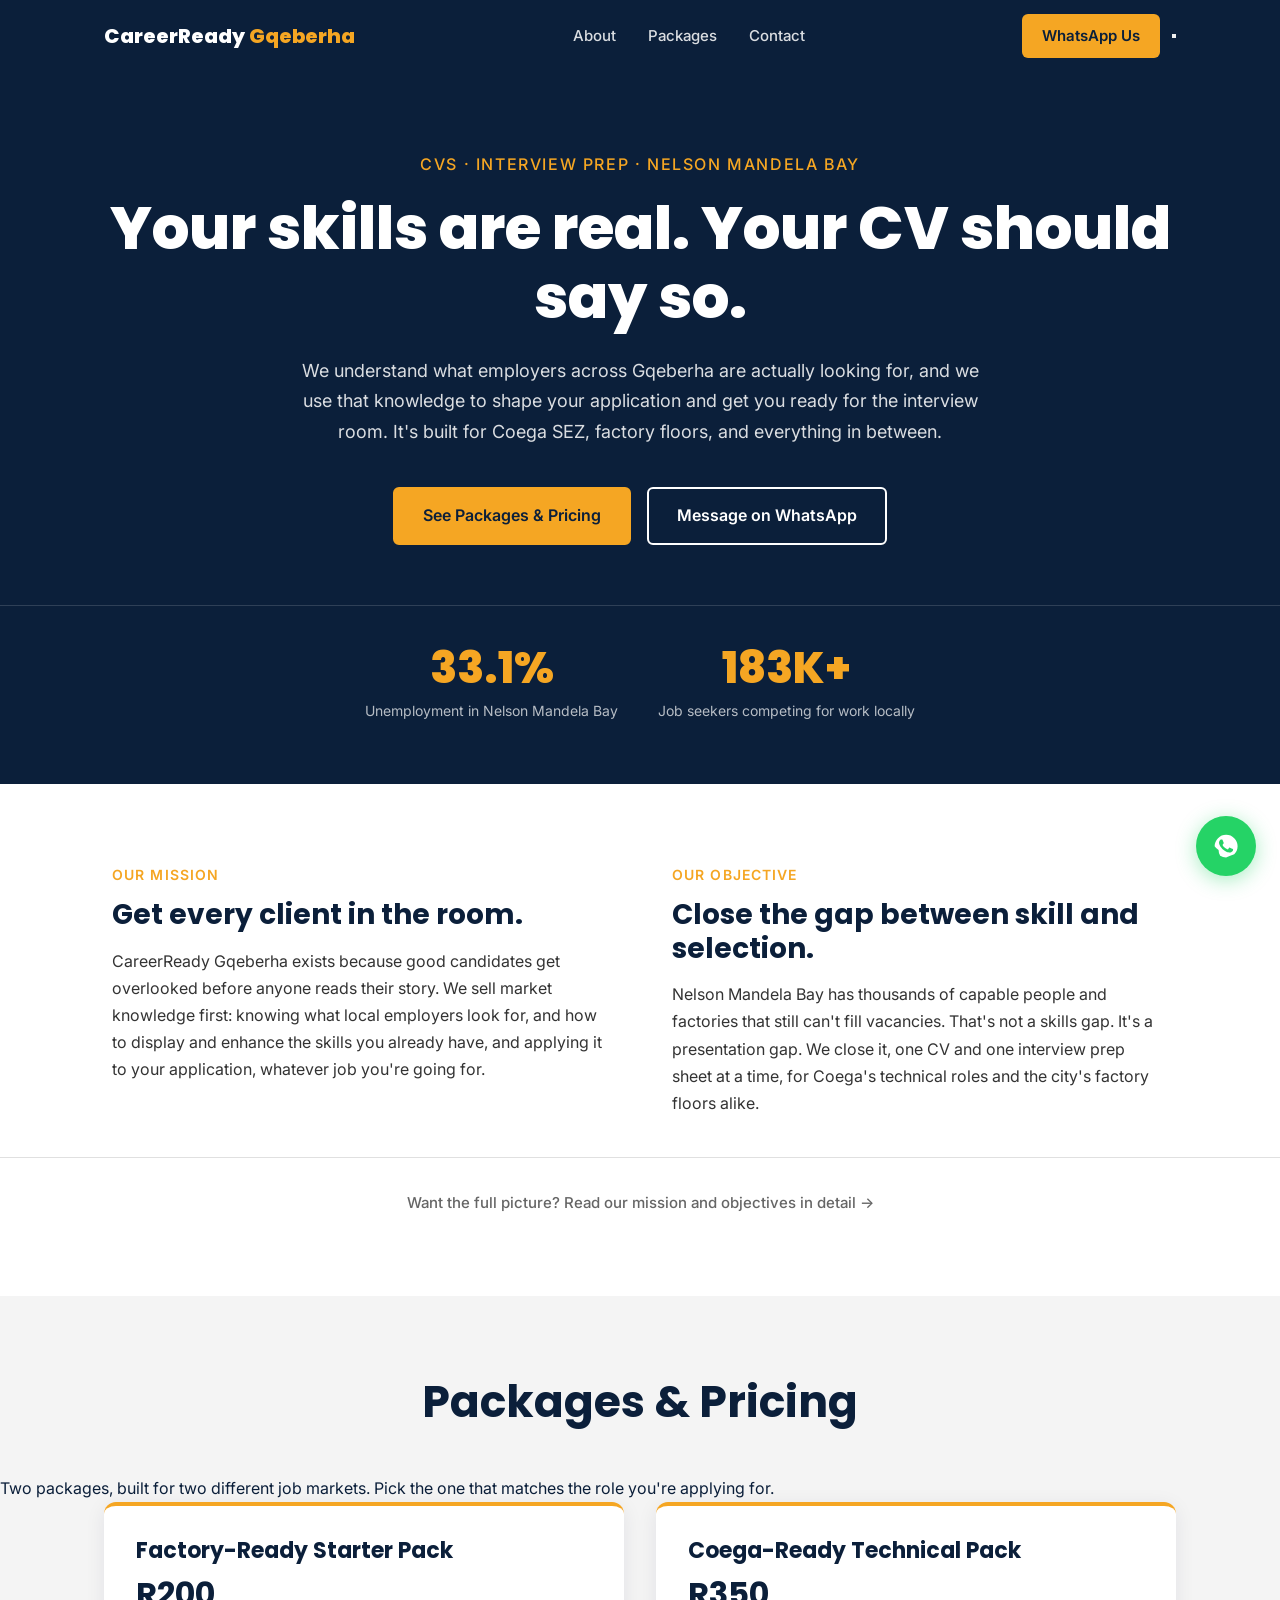
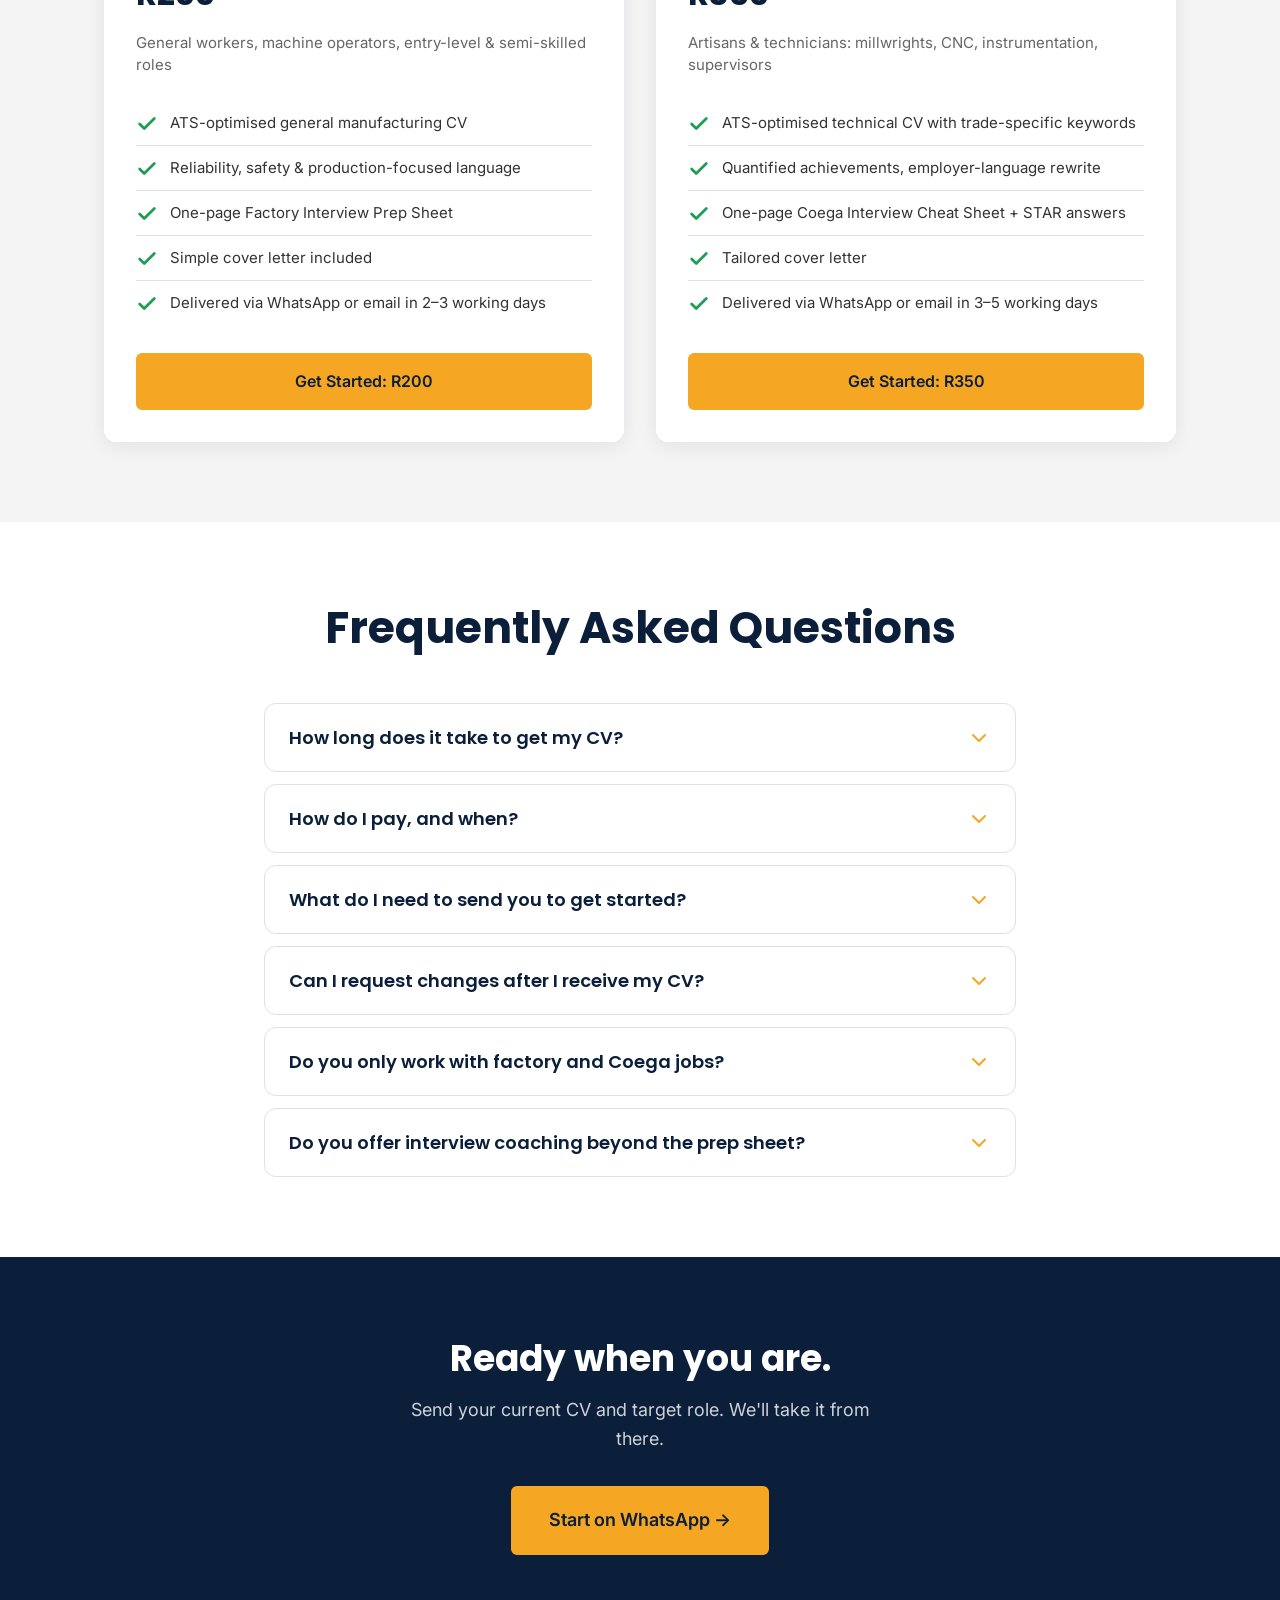
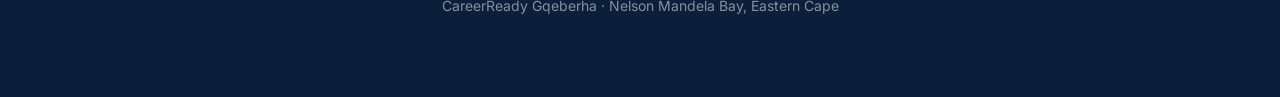
==== index.html @ b7703b19 "Rewrite hero paragraph to lead with market knowledge over CV writing; remove em dashes site-wide for" ====
<!DOCTYPE html>
<html lang="en">
<head>
  <meta charset="UTF-8">
  <meta name="viewport" content="width=device-width, initial-scale=1.0">
  <meta name="description" content="CareerReady Gqeberha: Professional CV writing and interview prep for job seekers in Nelson Mandela Bay, Eastern Cape.">
  <title>CareerReady Gqeberha | CV Writing & Interview Prep</title>
  <link rel="preconnect" href="https://fonts.googleapis.com">
  <link rel="preconnect" href="https://fonts.gstatic.com" crossorigin>
  <link href="https://fonts.googleapis.com/css2?family=Inter:wght@400;500;600&family=Poppins:wght@700;800&display=swap" rel="stylesheet">
  <link rel="stylesheet" href="css/style.css">
</head>
<body>
  <a href="#main" class="skip-link">Skip to main content</a>
  <div id="scrollProgress" class="scroll-progress" aria-hidden="true"></div>

  <nav class="nav" role="navigation" aria-label="Main navigation">
    <div class="nav__inner">
      <a href="#top" class="nav__logo" aria-label="CareerReady Gqeberha home">
        CareerReady <span class="nav__logo--accent">Gqeberha</span>
      </a>
      <ul class="nav__links" role="list">
        <li><a href="#about" class="nav__link">About</a></li>
        <li><a href="#packages" class="nav__link">Packages</a></li>
        <li><a href="#contact" class="nav__link">Contact</a></li>
      </ul>
      <div class="nav__actions">
        <a href="https://wa.me/27678409547" class="nav__cta" target="_blank" rel="noopener noreferrer" aria-label="Message us on WhatsApp">WhatsApp Us</a>
        <button id="hamburger" class="hamburger" aria-label="Open navigation menu" aria-expanded="false" aria-controls="mobileMenu" type="button">
          <span class="hamburger__line" aria-hidden="true"></span>
          <span class="hamburger__line" aria-hidden="true"></span>
          <span class="hamburger__line" aria-hidden="true"></span>
        </button>
      </div>
    </div>
  </nav>

  <div id="mobileMenuOverlay" class="mobile-menu-overlay" aria-hidden="true"></div>
  <aside id="mobileMenu" class="mobile-menu" role="navigation" aria-label="Mobile navigation">
    <a href="#about" class="mobile-menu__link">About</a>
    <a href="#packages" class="mobile-menu__link">Packages</a>
    <a href="#contact" class="mobile-menu__link">Contact</a>
    <a href="https://wa.me/27678409547" class="btn btn--primary mobile-menu__cta" target="_blank" rel="noopener noreferrer">WhatsApp Us</a>
  </aside>

  <header class="hero" id="top" role="banner">
    <div class="hero__content">
      <p class="hero__eyebrow">CVs · Interview Prep · Nelson Mandela Bay</p>
      <h1 class="hero__heading">Your skills are real. Your CV should say so.</h1>
      <p class="hero__subtext">We understand what employers across Gqeberha are actually looking for, and we use that knowledge to shape your application and get you ready for the interview room. It's built for Coega SEZ, factory floors, and everything in between.</p>
      <div class="hero__actions">
        <a href="#packages" class="btn btn--primary">See Packages & Pricing</a>
        <a href="https://wa.me/27678409547" class="btn btn--outline" target="_blank" rel="noopener noreferrer">Message on WhatsApp</a>
      </div>
    </div>
    <div class="hero__stats" role="list" aria-label="Local employment statistics">
      <div class="stat" role="listitem">
        <span class="stat__number">33.1%</span>
        <span class="stat__label">Unemployment in Nelson Mandela Bay</span>
      </div>
      <div class="stat" role="listitem">
        <span class="stat__number">183K+</span>
        <span class="stat__label">Job seekers competing for work locally</span>
      </div>
    </div>
  </header>

  <main id="main">
    <section class="mission" id="about" aria-labelledby="mission-heading">
      <h2 id="mission-heading" class="section__heading visually-hidden">Our Mission & Objective</h2>
      <div class="mission__grid">
        <article class="mission__card">
          <span class="mission__label">Our Mission</span>
          <h3 class="mission__title">Get every client in the room.</h3>
          <p class="mission__text">CareerReady Gqeberha exists because good candidates get overlooked before anyone reads their story. We sell market knowledge first: knowing what local employers look for, and how to display and enhance the skills you already have, and applying it to your application, whatever job you're going for.</p>
        </article>
        <article class="mission__card">
          <span class="mission__label">Our Objective</span>
          <h3 class="mission__title">Close the gap between skill and selection.</h3>
          <p class="mission__text">Nelson Mandela Bay has thousands of capable people and factories that still can't fill vacancies. That's not a skills gap. It's a presentation gap. We close it, one CV and one interview prep sheet at a time, for Coega's technical roles and the city's factory floors alike.</p>
        </article>
      </div>
      <p class="mission__more"><a href="about.html" class="mission__more-link">Want the full picture? Read our mission and objectives in detail →</a></p>
    </section>

    <section class="packages" id="packages" aria-labelledby="packages-heading">
      <h2 id="packages-heading" class="section__heading">Packages & Pricing</h2>
      <p class="packages__subtext">Two packages, built for two different job markets. Pick the one that matches the role you're applying for.</p>
      <div class="packages__grid">
        <article class="package">
          <div class="package__header">
            <h3 class="package__name">Factory-Ready Starter Pack</h3>
            <p class="package__price">R200</p>
          </div>
          <p class="package__target">General workers, machine operators, entry-level & semi-skilled roles</p>
          <ul class="package__features" role="list">
            <li><span class="checkmark" aria-hidden="true"></span>ATS-optimised general manufacturing CV</li>
            <li><span class="checkmark" aria-hidden="true"></span>Reliability, safety & production-focused language</li>
            <li><span class="checkmark" aria-hidden="true"></span>One-page Factory Interview Prep Sheet</li>
            <li><span class="checkmark" aria-hidden="true"></span>Simple cover letter included</li>
            <li><span class="checkmark" aria-hidden="true"></span>Delivered via WhatsApp or email in 2–3 working days</li>
          </ul>
          <a href="https://wa.me/27678409547" class="btn btn--primary package__cta" target="_blank" rel="noopener noreferrer">Get Started: R200</a>
        </article>
<article class="package">
          <div class="package__header">
            <h3 class="package__name">Coega-Ready Technical Pack</h3>
            <p class="package__price">R350</p>
          </div>
          <p class="package__target">Artisans & technicians: millwrights, CNC, instrumentation, supervisors</p>
          <ul class="package__features" role="list">
            <li><span class="checkmark" aria-hidden="true"></span>ATS-optimised technical CV with trade-specific keywords</li>
            <li><span class="checkmark" aria-hidden="true"></span>Quantified achievements, employer-language rewrite</li>
            <li><span class="checkmark" aria-hidden="true"></span>One-page Coega Interview Cheat Sheet + STAR answers</li>
            <li><span class="checkmark" aria-hidden="true"></span>Tailored cover letter</li>
            <li><span class="checkmark" aria-hidden="true"></span>Delivered via WhatsApp or email in 3–5 working days</li>
          </ul>
          <a href="https://wa.me/27678409547" class="btn btn--primary package__cta" target="_blank" rel="noopener noreferrer">Get Started: R350</a>
        </article>
      </div>
    </section>

    <section class="faq" aria-labelledby="faq-heading">
      <div class="faq__container">
        <h2 id="faq-heading" class="section__heading faq__heading">Frequently Asked Questions</h2>
        <ul class="faq__list">
          <li class="faq__item">
            <button class="faq__question" aria-expanded="false" aria-controls="faq-answer-1" type="button">
              <span>How long does it take to get my CV?</span>
              <span class="faq__icon" aria-hidden="true">
                <svg xmlns="http://www.w3.org/2000/svg" viewBox="0 0 24 24" fill="none" stroke="currentColor" stroke-width="2" stroke-linecap="round" stroke-linejoin="round"><polyline points="6 9 12 15 18 9"></polyline></svg>
              </span>
            </button>
            <div id="faq-answer-1" class="faq__answer" role="region" aria-labelledby="faq-answer-1">
              <div class="faq__answer-content">
                <p>2–3 working days for the Factory-Ready Starter Pack, 3–5 working days for the Coega-Ready Technical Pack.</p>
              </div>
            </div>
          </li>
          <li class="faq__item">
            <button class="faq__question" aria-expanded="false" aria-controls="faq-answer-2" type="button">
              <span>How do I pay, and when?</span>
              <span class="faq__icon" aria-hidden="true">
                <svg xmlns="http://www.w3.org/2000/svg" viewBox="0 0 24 24" fill="none" stroke="currentColor" stroke-width="2" stroke-linecap="round" stroke-linejoin="round"><polyline points="6 9 12 15 18 9"></polyline></svg>
              </span>
            </button>
            <div id="faq-answer-2" class="faq__answer" role="region" aria-labelledby="faq-answer-2">
              <div class="faq__answer-content">
                <p>Payment is by EFT bank transfer. Details are sent to you directly on WhatsApp once we've confirmed your package.</p>
              </div>
            </div>
          </li>
          <li class="faq__item">
            <button class="faq__question" aria-expanded="false" aria-controls="faq-answer-3" type="button">
              <span>What do I need to send you to get started?</span>
              <span class="faq__icon" aria-hidden="true">
                <svg xmlns="http://www.w3.org/2000/svg" viewBox="0 0 24 24" fill="none" stroke="currentColor" stroke-width="2" stroke-linecap="round" stroke-linejoin="round"><polyline points="6 9 12 15 18 9"></polyline></svg>
              </span>
            </button>
            <div id="faq-answer-3" class="faq__answer" role="region" aria-labelledby="faq-answer-3">
              <div class="faq__answer-content">
                <p>Your current CV if you have one, and the job or role you're applying for. If you don't have a CV yet, that's fine too. Just tell us about your work history and the role you want.</p>
              </div>
            </div>
          </li>
          <li class="faq__item">
            <button class="faq__question" aria-expanded="false" aria-controls="faq-answer-4" type="button">
              <span>Can I request changes after I receive my CV?</span>
              <span class="faq__icon" aria-hidden="true">
                <svg xmlns="http://www.w3.org/2000/svg" viewBox="0 0 24 24" fill="none" stroke="currentColor" stroke-width="2" stroke-linecap="round" stroke-linejoin="round"><polyline points="6 9 12 15 18 9"></polyline></svg>
              </span>
            </button>
            <div id="faq-answer-4" class="faq__answer" role="region" aria-labelledby="faq-answer-4">
              <div class="faq__answer-content">
                <p>Yes, every package includes one free revision, as long as it's requested within 7 days of delivery.</p>
              </div>
            </div>
          </li>
          <li class="faq__item">
            <button class="faq__question" aria-expanded="false" aria-controls="faq-answer-5" type="button">
              <span>Do you only work with factory and Coega jobs?</span>
              <span class="faq__icon" aria-hidden="true">
                <svg xmlns="http://www.w3.org/2000/svg" viewBox="0 0 24 24" fill="none" stroke="currentColor" stroke-width="2" stroke-linecap="round" stroke-linejoin="round"><polyline points="6 9 12 15 18 9"></polyline></svg>
              </span>
            </button>
            <div id="faq-answer-5" class="faq__answer" role="region" aria-labelledby="faq-answer-5">
              <div class="faq__answer-content">
                <p>No, those are our two built packages, but we write CVs for any job. Message us on WhatsApp and we'll tell you which package fits, or tailor something to your role.</p>
              </div>
            </div>
          </li>
          <li class="faq__item">
            <button class="faq__question" aria-expanded="false" aria-controls="faq-answer-6" type="button">
              <span>Do you offer interview coaching beyond the prep sheet?</span>
              <span class="faq__icon" aria-hidden="true">
                <svg xmlns="http://www.w3.org/2000/svg" viewBox="0 0 24 24" fill="none" stroke="currentColor" stroke-width="2" stroke-linecap="round" stroke-linejoin="round"><polyline points="6 9 12 15 18 9"></polyline></svg>
              </span>
            </button>
            <div id="faq-answer-6" class="faq__answer" role="region" aria-labelledby="faq-answer-6">
              <div class="faq__answer-content">
                <p>Yes, and it depends on your package. The Coega-Ready Technical Pack includes an optional 30-minute mock interview over WhatsApp video for R250. The Factory-Ready Starter Pack includes an optional 5-minute WhatsApp voice note walking you through your prep sheet for R100.</p>
              </div>
            </div>
          </li>
        </ul>
      </div>
    </section>
  </main>

  <footer class="footer" id="contact" role="contentinfo">
    <div class="footer__content">
      <h2 class="footer__heading">Ready when you are.</h2>
      <p class="footer__text">Send your current CV and target role. We'll take it from there.</p>
      <a href="https://wa.me/27678409547" class="btn btn--primary btn--large" target="_blank" rel="noopener noreferrer">Start on WhatsApp →</a>
      <p class="footer__copyright">CareerReady Gqeberha · Nelson Mandela Bay, Eastern Cape</p>
    </div>
  </footer>

  <a href="https://wa.me/27678409547" class="fab-whatsapp" target="_blank" rel="noopener noreferrer" aria-label="Message us on WhatsApp">
    <svg xmlns="http://www.w3.org/2000/svg" viewBox="0 0 24 24" fill="currentColor" width="28" height="28" aria-hidden="true"><path d="M17.472 14.382c-.297-.149-1.758-.867-2.03-.967-.273-.099-.471-.148-.67.15-.197.297-.767.966-.94 1.164-.173.199-.347.223-.644.075-.297-.15-1.255-.463-2.39-1.475-.883-.788-1.48-1.761-1.653-2.059-.173-.297-.018-.458.13-.606.134-.133.298-.347.446-.52.149-.174.198-.298.298-.472.099-.174.05-.369-.025-.52-.075-.149-.669-1.612-.916-2.207-.242-.579-.487-.5-.669-.51-.173-.008-.371-.01-.57-.01-.198 0-.52.074-.792.372-.272.297-1.04 1.016-1.04 2.479 0 1.462 1.065 2.875 1.213 3.074.149.198 2.095 3.2 5.077 4.487.709.306 1.263.489 1.694.625.712.227 1.36.195 1.871.118.571-.085 1.758-.719 2.006-1.413.248-.694.248-1.289.173-1.413-.074-.124-.272-.198-.57-.347m-5.421 7.403h-.004a9.87 9.87 0 01-5.031-1.378 9.86 9.86 0 01-1.379-5.031h-.003A9.87 9.87 0 012.25 12.25c0-2.66 1.09-5.14 2.898-6.937a9.825 9.825 0 016.951-2.914 9.828 9.828 0 016.951 2.914 9.825 9.825 0 012.898 6.937c0 2.659-1.08 5.13-2.887 6.92a9.839 9.839 0 01-3.458 1.137"/></svg>
  </a>

  <button id="scrollToTop" class="scroll-to-top" aria-label="Scroll to top" type="button">
    <svg xmlns="http://www.w3.org/2000/svg" viewBox="0 0 24 24" fill="none" stroke="currentColor" stroke-width="2.5" stroke-linecap="round" stroke-linejoin="round" width="24" height="24" aria-hidden="true"><polyline points="18 15 12 9 6 15"></polyline></svg>
  </button>

  <script src="js/main.js"></script>
</body>
</html>
---- css/style.css ----
*, *::before, *::after {
  box-sizing: border-box;
  margin: 0;
  padding: 0;
}

:root {
  --color-navy: #0B1F3A;
  --color-amber: #F5A623;
  --color-white: #FFFFFF;
  --color-light-grey: #F4F4F4;
  --color-green: #1F9D55;
  --font-heading: 'Poppins', sans-serif;
  --font-body: 'Inter', sans-serif;
  --container-width: 1120px;
  --nav-height: 72px;
  --transition-fast: 150ms ease;
  --transition-normal: 200ms ease;
  --color-bg: #FFFFFF;
  --color-bg-alt: #F4F4F4;
  --color-surface: #FFFFFF;
  --color-text-primary: #0B1F3A;
  --color-text-secondary: #333333;
  --color-text-muted: #666666;
  --color-border: #E0E0E0;
}

html {
  scroll-behavior: smooth;
}

body {
  font-family: var(--font-body);
  font-weight: 400;
  line-height: 1.6;
  color: var(--color-text-primary);
  background-color: var(--color-bg);
  transition: background-color var(--transition-normal), color var(--transition-normal);
}

h1, h2, h3, h4 {
  font-family: var(--font-heading);
  font-weight: 700;
  line-height: 1.2;
  color: var(--color-text-primary);
}

a {
  color: inherit;
  text-decoration: none;
}

ul {
  list-style: none;
}

img {
  max-width: 100%;
  height: auto;
  display: block;
}

.visually-hidden {
  position: absolute;
  width: 1px;
  height: 1px;
  padding: 0;
  margin: -1px;
  overflow: hidden;
  clip: rect(0, 0, 0, 0);
  white-space: nowrap;
  border: 0;
}

.container {
  width: 100%;
  max-width: var(--container-width);
  margin: 0 auto;
  padding: 0 24px;
}

.btn {
  display: inline-flex;
  align-items: center;
  justify-content: center;
  font-family: var(--font-body);
  font-weight: 600;
  font-size: 1rem;
  padding: 14px 28px;
  border-radius: 6px;
  border: 2px solid transparent;
  cursor: pointer;
  transition: all 0.2s ease;
}

.btn--primary {
  background-color: var(--color-amber);
  color: var(--color-navy);
  border-color: var(--color-amber);
}

.btn--primary:hover,
.btn--primary:focus {
  background-color: #e0961e;
  border-color: #e0961e;
  transform: translateY(-1px);
}

.btn--outline {
  background-color: transparent;
  color: var(--color-white);
  border-color: var(--color-white);
}

.btn--outline:hover,
.btn--outline:focus {
  background-color: rgba(255, 255, 255, 0.1);
  transform: translateY(-1px);
}

.btn--large {
  padding: 18px 36px;
  font-size: 1.125rem;
}

.nav {
  position: sticky;
  top: 0;
  z-index: 100;
  height: var(--nav-height);
  background-color: var(--color-navy);
  color: var(--color-white);
}

.nav__inner {
  display: flex;
  align-items: center;
  justify-content: space-between;
  height: 100%;
  max-width: var(--container-width);
  margin: 0 auto;
  padding: 0 24px;
  gap: 16px;
}

.nav__logo {
  font-family: var(--font-heading);
  font-weight: 800;
  font-size: 1.25rem;
  color: var(--color-white);
}

.nav__logo--accent {
  color: var(--color-amber);
}

.nav__links {
  display: flex;
  align-items: center;
  gap: 32px;
}

.nav__link {
  font-family: var(--font-body);
  font-weight: 500;
  font-size: 0.9375rem;
  color: rgba(255, 255, 255, 0.85);
  transition: color 0.2s ease;
}

.nav__link:hover,
.nav__link:focus {
  color: var(--color-amber);
}

.nav__cta {
  font-family: var(--font-body);
  font-weight: 600;
  font-size: 0.9375rem;
  padding: 10px 20px;
  background-color: var(--color-amber);
  color: var(--color-navy);
  border-radius: 6px;
  transition: background-color 0.2s ease, transform 0.2s ease;
}

.nav__cta:hover,
.nav__cta:focus {
  background-color: #e0961e;
  transform: translateY(-1px);
}

.hero {
  background-color: var(--color-navy);
  color: var(--color-white);
  padding: 80px 0 60px;
}

.hero__content {
  max-width: var(--container-width);
  margin: 0 auto;
  padding: 0 24px;
  text-align: center;
}

.hero__eyebrow {
  font-family: var(--font-body);
  font-weight: 500;
  font-size: 1rem;
  color: var(--color-amber);
  letter-spacing: 0.1em;
  text-transform: uppercase;
  margin-bottom: 16px;
}

.hero__heading {
  font-size: clamp(2.5rem, 5vw, 3.75rem);
  font-weight: 800;
  line-height: 1.15;
  margin-bottom: 24px;
  color: var(--color-white);
}

.hero__subtext {
  font-family: var(--font-body);
  font-weight: 400;
  font-size: 1.125rem;
  color: rgba(255, 255, 255, 0.85);
  max-width: 680px;
  margin: 0 auto 40px;
  line-height: 1.7;
}

.hero__actions {
  display: flex;
  flex-wrap: wrap;
  justify-content: center;
  gap: 16px;
  margin-bottom: 60px;
}

.hero__stats {
  display: flex;
  flex-wrap: wrap;
  justify-content: center;
  gap: 40px;
  padding-top: 40px;
  border-top: 1px solid rgba(255, 255, 255, 0.15);
}

.stat {
  text-align: center;
  min-width: 140px;
}

.stat__number {
  font-family: var(--font-heading);
  font-weight: 800;
  font-size: clamp(2rem, 4vw, 2.75rem);
  color: var(--color-amber);
  line-height: 1;
  display: block;
  margin-bottom: 8px;
}

.stat__label {
  font-family: var(--font-body);
  font-weight: 400;
  font-size: 0.875rem;
  color: rgba(255, 255, 255, 0.7);
  line-height: 1.4;
}

.mission {
  background-color: var(--color-white);
  padding: 80px 0;
}

.mission__grid {
  display: grid;
  grid-template-columns: 1fr 1fr;
  gap: 48px;
  max-width: var(--container-width);
  margin: 0 auto;
  padding: 0 24px;
}

.mission__card {
  padding: 0 8px;
}

.mission__label {
  font-family: var(--font-body);
  font-weight: 600;
  font-size: 0.875rem;
  color: var(--color-amber);
  text-transform: uppercase;
  letter-spacing: 0.08em;
  display: block;
  margin-bottom: 12px;
}

.mission__title {
  font-size: 1.75rem;
  font-weight: 700;
  margin-bottom: 16px;
}

.mission__text {
  font-family: var(--font-body);
  font-weight: 400;
  font-size: 1rem;
  line-height: 1.7;
  color: var(--color-text-secondary);
}

.packages {
  background-color: var(--color-light-grey);
  padding: 80px 0;
}

.section__heading {
  font-size: clamp(2rem, 4vw, 2.75rem);
  font-weight: 700;
  text-align: center;
  margin-bottom: 48px;
}

.packages__grid {
  display: grid;
  grid-template-columns: 1fr 1fr;
  gap: 32px;
  max-width: var(--container-width);
  margin: 0 auto;
  padding: 0 24px;
}

.package {
  background-color: var(--color-surface);
  border-radius: 12px;
  padding: 32px;
  border-top: 4px solid var(--color-amber);
  box-shadow: 0 4px 20px rgba(11, 31, 58, 0.08);
  display: flex;
  flex-direction: column;
  transition: transform var(--transition-normal), box-shadow var(--transition-normal);
}

.package__header {
  margin-bottom: 12px;
}

.package__name {
  font-size: 1.375rem;
  font-weight: 700;
  margin-bottom: 4px;
}

.package__price {
  font-family: var(--font-heading);
  font-weight: 700;
  font-size: 2rem;
  color: var(--color-navy);
}

.package__target {
  font-family: var(--font-body);
  font-weight: 400;
  font-size: 0.9375rem;
  color: var(--color-text-muted);
  margin-bottom: 24px;
  line-height: 1.5;
}

.package__features {
  flex: 1;
  margin-bottom: 28px;
}

.package__features li {
  display: flex;
  align-items: flex-start;
  gap: 12px;
  font-family: var(--font-body);
  font-weight: 400;
  font-size: 0.9375rem;
  line-height: 1.6;
  color: var(--color-text-secondary);
  padding: 10px 0;
  border-bottom: 1px solid var(--color-border);
}

.package__features li:last-child {
  border-bottom: none;
}

.checkmark {
  flex-shrink: 0;
  width: 22px;
  height: 22px;
  margin-top: 2px;
  background-image: url("data:image/svg+xml,%3Csvg xmlns='http://www.w3.org/2000/svg' viewBox='0 0 24 24' fill='none' stroke='%231F9D55' stroke-width='3' stroke-linecap='round' stroke-linejoin='round'%3E%3Cpolyline points='20 6 9 17 4 12'%3E%3C/polyline%3E%3C/svg%3E");
  background-size: contain;
  background-repeat: no-repeat;
  background-position: center;
}

.package__cta {
  width: 100%;
}

.footer {
  background-color: var(--color-navy);
  color: var(--color-white);
  padding: 80px 0;
  text-align: center;
}

.footer__content {
  max-width: 520px;
  margin: 0 auto;
  padding: 0 24px;
}

.footer__heading {
  font-size: clamp(1.75rem, 4vw, 2.25rem);
  font-weight: 700;
  color: var(--color-white);
  margin-bottom: 16px;
}

.footer__text {
  font-family: var(--font-body);
  font-weight: 400;
  font-size: 1.125rem;
  color: rgba(255, 255, 255, 0.8);
  margin-bottom: 32px;
  line-height: 1.6;
}

.footer__copyright {
  font-family: var(--font-body);
  font-weight: 400;
  font-size: 0.875rem;
  color: rgba(255, 255, 255, 0.5);
  margin-top: 40px;
}

@media (max-width: 760px) {
  .mission__grid,
  .packages__grid {
    grid-template-columns: 1fr;
  }

  .hero__stats {
    gap: 24px;
  }

  .stat {
    min-width: 120px;
  }
}

@media (max-width: 720px) {
  .nav__links {
    display: none;
  }
}

@media (max-width: 480px) {
  .hero {
    padding: 60px 0 40px;
  }

  .hero__actions {
    flex-direction: column;
    align-items: center;
  }

  .btn {
    width: 100%;
    max-width: 280px;
  }

  .mission,
  .packages,
  .footer {
    padding: 60px 0;
  }

  .package {
    padding: 24px;
  }
}

.about-hero {
  background-color: var(--color-navy);
  color: var(--color-white);
  padding: 100px 0 80px;
}

.about-hero .hero__content {
  text-align: center;
}

.about-hero .hero__heading {
  margin-bottom: 16px;
}

.about-hero .hero__subtext {
  max-width: 680px;
  margin: 0 auto;
}

.about-mission {
  background-color: var(--color-bg);
  padding: 80px 0;
}

.about-mission .section__heading {
  text-align: center;
  margin-bottom: 32px;
}

.about__lead {
  font-family: var(--font-body);
  font-weight: 400;
  font-size: 1.125rem;
  line-height: 1.8;
  color: var(--color-text-secondary);
  max-width: 800px;
  margin: 0 auto;
  text-align: left;
}

.about-objectives {
  background-color: var(--color-bg-alt);
  padding: 80px 0;
}

.about-objectives .section__heading {
  text-align: center;
  margin-bottom: 16px;
}

.about__intro {
  font-family: var(--font-body);
  font-weight: 400;
  font-size: 1rem;
  line-height: 1.7;
  color: var(--color-text-muted);
  text-align: center;
  max-width: 720px;
  margin: 0 auto 48px;
}

.objectives__list {
  max-width: 800px;
  margin: 0 auto;
  padding: 0;
  list-style: none;
  counter-reset: objective-counter;
}

.objectives__item {
  display: flex;
  gap: 16px;
  padding: 20px 0;
  border-bottom: 1px solid var(--color-border);
  align-items: flex-start;
}

.objectives__item:last-child {
  border-bottom: none;
}

.objectives__content {
  flex: 1;
  font-family: var(--font-body);
  font-weight: 400;
  font-size: 0.9375rem;
  line-height: 1.7;
  color: var(--color-text-secondary);
}

.objectives__content strong {
  font-weight: 600;
  color: var(--color-text-primary);
}

.mission__more {
  text-align: center;
  margin-top: 40px;
  padding-top: 32px;
  border-top: 1px solid var(--color-border);
}

.mission__more-link {
  font-family: var(--font-body);
  font-weight: 500;
  font-size: 0.9375rem;
  color: var(--color-text-muted);
  transition: color var(--transition-fast);
}

.mission__more-link:hover,
.mission__more-link:focus {
  color: var(--color-amber);
}

@media (max-width: 760px) {
  .about-hero {
    padding: 80px 0 60px;
  }

  .about-mission,
  .about-objectives {
    padding: 60px 0;
  }

  .about__lead {
    font-size: 1rem;
  }

  .objectives__item {
    gap: 12px;
    padding: 16px 0;
  }

  .objectives__item::before {
    width: 30px;
    height: 30px;
    font-size: 0.875rem;
  }

  .objectives__content {
    font-size: 0.875rem;
  }
}

/* ============================================
   SKIP TO CONTENT LINK
   ============================================ */
.skip-link {
  position: absolute;
  top: -100%;
  left: 24px;
  z-index: 1000;
  padding: 12px 20px;
  background-color: var(--color-amber);
  color: var(--color-navy);
  font-family: var(--font-body);
  font-weight: 600;
  font-size: 0.9375rem;
  border-radius: 6px;
  text-decoration: none;
  transition: top var(--transition-fast);
}

.skip-link:focus {
  top: 24px;
  outline: 3px solid var(--color-amber);
  outline-offset: 2px;
}

/* ============================================
   NAV ACTIONS
   ============================================ */
.nav__actions {
  display: flex;
  align-items: center;
  gap: 12px;
}

.nav__cta {
  flex-shrink: 0;
}

@media (max-width: 720px) {
  .nav__links {
    display: none;
  }

  .hamburger {
    display: flex;
    flex-direction: column;
    justify-content: center;
    gap: 5px;
    width: 44px;
    height: 44px;
    background: transparent;
    border: none;
    cursor: pointer;
    padding: 8px;
    z-index: 200;
  }

  .hamburger__line {
    display: block;
    width: 100%;
    height: 2px;
    background-color: var(--color-white);
    border-radius: 2px;
    transition: transform var(--transition-normal), opacity var(--transition-normal);
    transform-origin: center;
  }

  .hamburger.is-active .hamburger__line:nth-child(1) {
    transform: translateY(7px) rotate(45deg);
  }

  .hamburger.is-active .hamburger__line:nth-child(2) {
    opacity: 0;
  }

  .hamburger.is-active .hamburger__line:nth-child(3) {
    transform: translateY(-7px) rotate(-45deg);
  }

  .hamburger:focus-visible {
    outline: 3px solid var(--color-amber);
    outline-offset: 2px;
    border-radius: 6px;
  }
}

/* ============================================
   MOBILE MENU
   ============================================ */
.mobile-menu-overlay {
  position: fixed;
  inset: 0;
  background-color: rgba(0, 0, 0, 0.6);
  z-index: 150;
  opacity: 0;
  visibility: hidden;
  transition: opacity var(--transition-normal), visibility var(--transition-normal);
}

.mobile-menu-overlay.is-visible {
  opacity: 1;
  visibility: visible;
}

.mobile-menu {
  position: fixed;
  top: 0;
  right: 0;
  bottom: 0;
  width: 100%;
  max-width: 320px;
  background-color: var(--color-navy);
  z-index: 160;
  padding: calc(var(--nav-height) + 24px) 24px 24px;
  transform: translateX(100%);
  transition: transform var(--transition-normal);
  display: flex;
  flex-direction: column;
  gap: 16px;
  overflow-y: auto;
}

.mobile-menu.is-open {
  transform: translateX(0);
}

.mobile-menu__link {
  display: block;
  padding: 16px 0;
  font-family: var(--font-body);
  font-weight: 500;
  font-size: 1.125rem;
  color: var(--color-white);
  border-bottom: 1px solid rgba(255, 255, 255, 0.1);
  transition: color var(--transition-fast);
}

.mobile-menu__link:hover,
.mobile-menu__link:focus {
  color: var(--color-amber);
}

.mobile-menu__cta {
  margin-top: 8px;
  padding: 14px 28px;
  text-align: center;
}

/* ============================================
   HOVER & FOCUS STATES
   ============================================ */
a:not(.btn):not(.nav__link):not(.nav__cta):not(.mobile-menu__link):not(.skip-link):not(.faq__question):not(.footer__copyright):not(.mission__more-link) {
  transition: color var(--transition-fast);
}

a:hover:not(.btn):not(.nav__link):not(.nav__cta):not(.mobile-menu__link):not(.skip-link):not(.faq__question):not(.footer__copyright):not(.mission__more-link) {
  color: var(--color-amber);
  text-decoration: underline;
}

a:focus-visible:not(.btn):not(.nav__link):not(.nav__cta):not(.mobile-menu__link):not(.skip-link):not(.faq__question):not(.footer__copyright):not(.mission__more-link) {
  outline: 3px solid var(--color-amber);
  outline-offset: 2px;
  border-radius: 2px;
}

.package:hover {
  transform: translateY(-4px);
  box-shadow: 0 12px 40px rgba(11, 31, 58, 0.15);
}

.package:focus-within {
  outline: 3px solid var(--color-amber);
  outline-offset: 2px;
}

.btn:focus-visible,
.nav__link:focus-visible,
.nav__cta:focus-visible,
.mobile-menu__link:focus-visible,
.faq__question:focus-visible,
.scroll-to-top:focus-visible,
.fab-whatsapp:focus-visible {
  outline: 3px solid var(--color-amber);
  outline-offset: 2px;
}

.mission__card:hover .mission__title,
.mission__card:focus-within .mission__title {
  color: var(--color-amber);
}

.objectives__item:hover .objectives__content strong,
.objectives__item:focus-within .objectives__content strong {
  color: var(--color-amber);
}

/* ============================================
   SCROLL TO TOP BUTTON
   ============================================ */
.scroll-to-top {
  position: fixed;
  bottom: 24px;
  right: 24px;
  width: 52px;
  height: 52px;
  display: flex;
  align-items: center;
  justify-content: center;
  background-color: var(--color-amber);
  color: var(--color-navy);
  border: none;
  border-radius: 50%;
  cursor: pointer;
  font-size: 1.5rem;
  line-height: 1;
  opacity: 0;
  visibility: hidden;
  transform: translateY(16px);
  transition: opacity var(--transition-normal), visibility var(--transition-normal), transform var(--transition-normal), background-color var(--transition-fast);
  z-index: 90;
  box-shadow: 0 4px 20px rgba(245, 166, 35, 0.4);
}

.scroll-to-top.is-visible {
  opacity: 1;
  visibility: visible;
  transform: translateY(0);
}

.scroll-to-top:hover {
  background-color: #e0961e;
  transform: translateY(-2px);
}

.scroll-to-top:focus-visible {
  outline: 3px solid var(--color-amber);
  outline-offset: 3px;
}

/* ============================================
   FLOATING WHATSAPP BUTTON
   ============================================ */
.fab-whatsapp {
  position: fixed;
  bottom: 24px;
  right: 24px;
  width: 60px;
  height: 60px;
  display: flex;
  align-items: center;
  justify-content: center;
  background-color: #25D366;
  color: var(--color-white);
  border: none;
  border-radius: 50%;
  cursor: pointer;
  font-size: 1.75rem;
  line-height: 1;
  text-decoration: none;
  box-shadow: 0 4px 20px rgba(37, 211, 102, 0.4);
  z-index: 100;
  transition: transform var(--transition-fast), box-shadow var(--transition-fast);
}

.fab-whatsapp:hover {
  transform: scale(1.08);
  box-shadow: 0 6px 28px rgba(37, 211, 102, 0.5);
}

.fab-whatsapp:focus-visible {
  outline: 3px solid #25D366;
  outline-offset: 3px;
}

/* Stack scroll-to-top above FAB when both visible */
.scroll-to-top.is-visible {
  bottom: 96px;
}

/* ============================================
   FAQ ACCORDION
   ============================================ */
.faq {
  background-color: var(--color-bg);
  padding: 80px 0;
}

.faq__container {
  max-width: 800px;
  margin: 0 auto;
  padding: 0 24px;
}

.faq__heading {
  text-align: center;
  margin-bottom: 48px;
}

.faq__list {
  display: flex;
  flex-direction: column;
  gap: 12px;
}

.faq__item {
  background-color: var(--color-surface);
  border-radius: 12px;
  border: 1px solid var(--color-border);
  overflow: hidden;
}

.faq__question {
  width: 100%;
  display: flex;
  align-items: center;
  justify-content: space-between;
  gap: 16px;
  padding: 20px 24px;
  background: transparent;
  border: none;
  font-family: var(--font-heading);
  font-weight: 600;
  font-size: 1.125rem;
  color: var(--color-text-primary);
  text-align: left;
  cursor: pointer;
  transition: background-color var(--transition-fast);
}

.faq__question:hover {
  background-color: var(--color-bg-alt);
}

.faq__question:focus-visible {
  outline: 3px solid var(--color-amber);
  outline-offset: -3px;
  border-radius: 12px;
}

.faq__icon {
  flex-shrink: 0;
  width: 24px;
  height: 24px;
  display: flex;
  align-items: center;
  justify-content: center;
  color: var(--color-amber);
  transition: transform var(--transition-normal);
}

.faq__icon svg {
  width: 100%;
  height: 100%;
}

.faq__answer {
  max-height: 0;
  overflow: hidden;
  transition: max-height var(--transition-normal), padding var(--transition-normal);
}

.faq__answer-content {
  padding: 0 24px 24px;
  font-family: var(--font-body);
  font-weight: 400;
  font-size: 1rem;
  line-height: 1.7;
  color: var(--color-text-secondary);
}

.faq__item.is-open .faq__answer {
  max-height: 500px;
}

.faq__item.is-open .faq__icon {
  transform: rotate(180deg);
}

@media (max-width: 480px) {
  .faq {
    padding: 60px 0;
  }

  .faq__question {
    font-size: 1rem;
    padding: 16px;
  }

  .faq__answer-content {
    padding: 0 16px 16px;
    font-size: 0.9375rem;
  }
}



/* ============================================
   SCROLL PROGRESS BAR
   ============================================ */
.scroll-progress {
  position: fixed;
  top: 0;
  left: 0;
  height: 3px;
  background-color: var(--color-amber);
  width: 0%;
  z-index: 200;
  transition: width 100ms linear;
}

/* ============================================
   PACKAGE HOVER ENHANCEMENT
   ============================================ */
.package__cta:hover,
.package__cta:focus {
  background-color: #e0961e;
  border-color: #e0961e;
  transform: translateY(-1px);
}
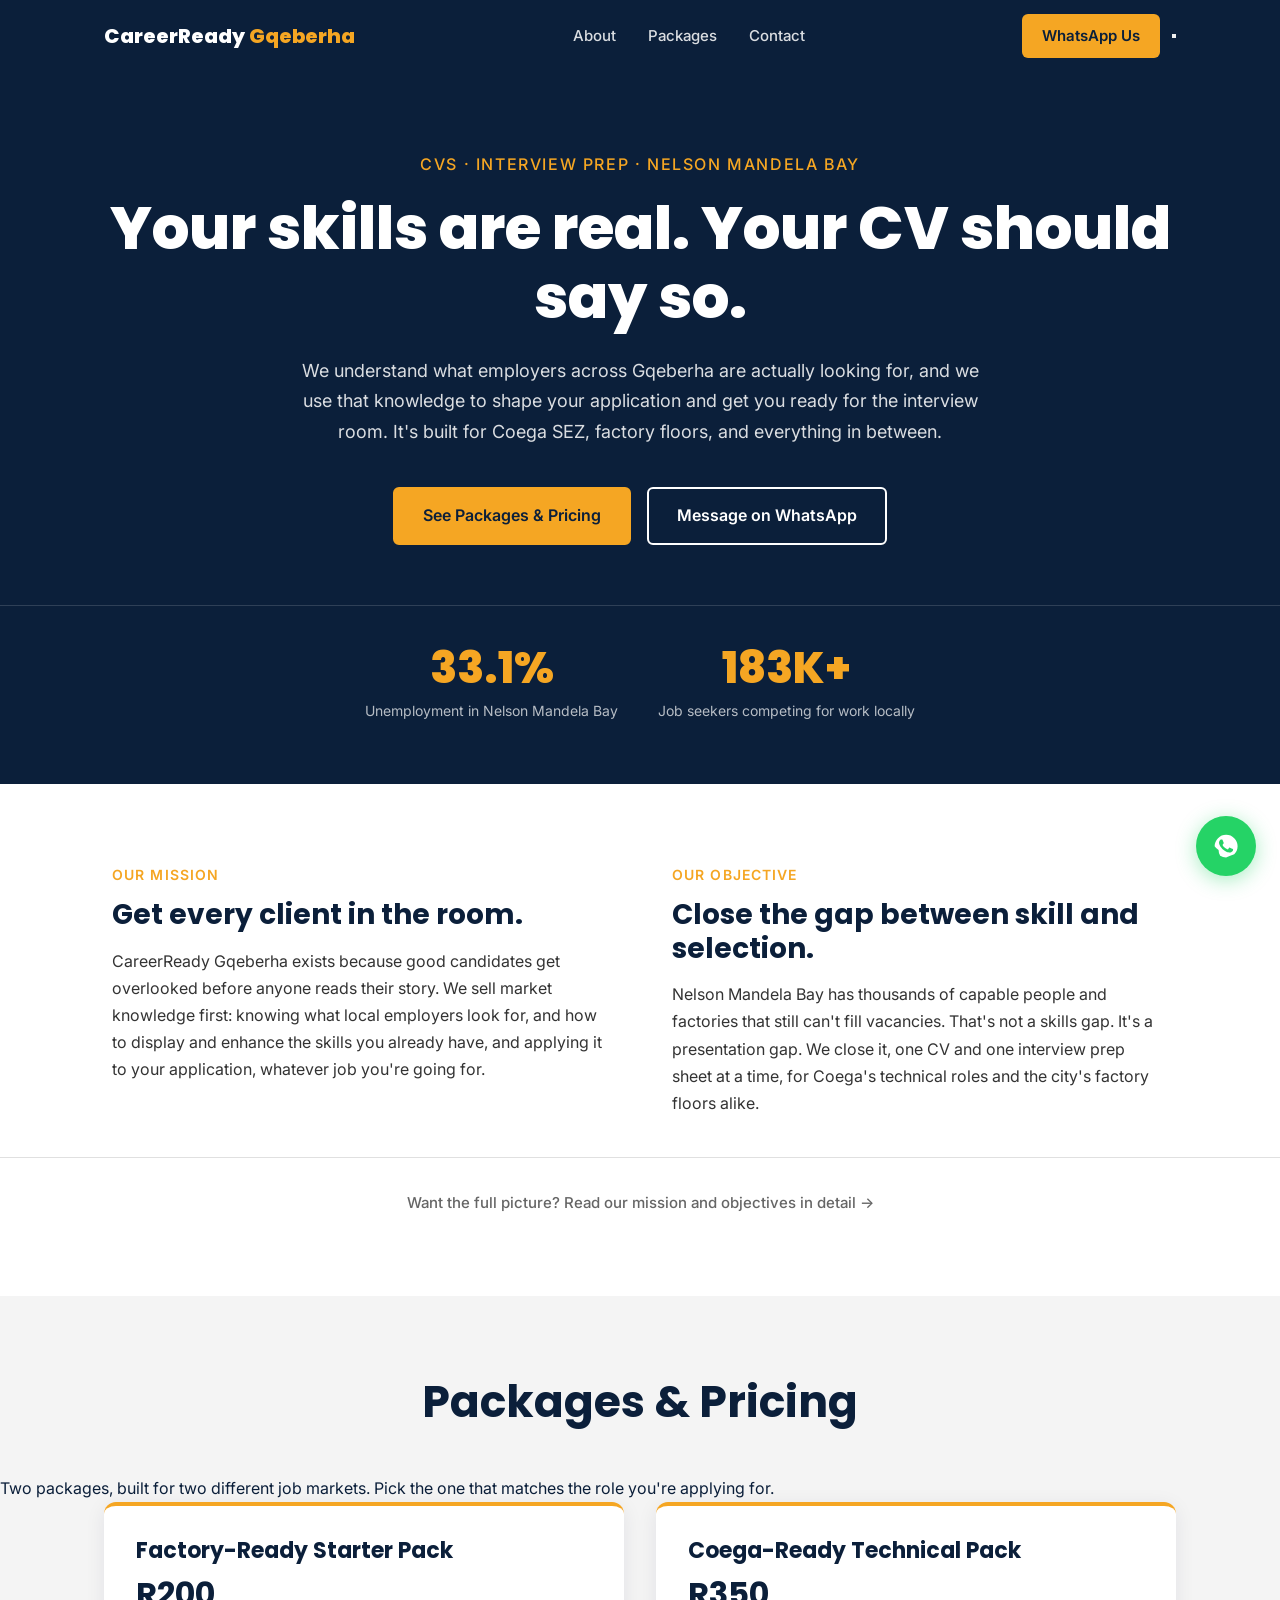
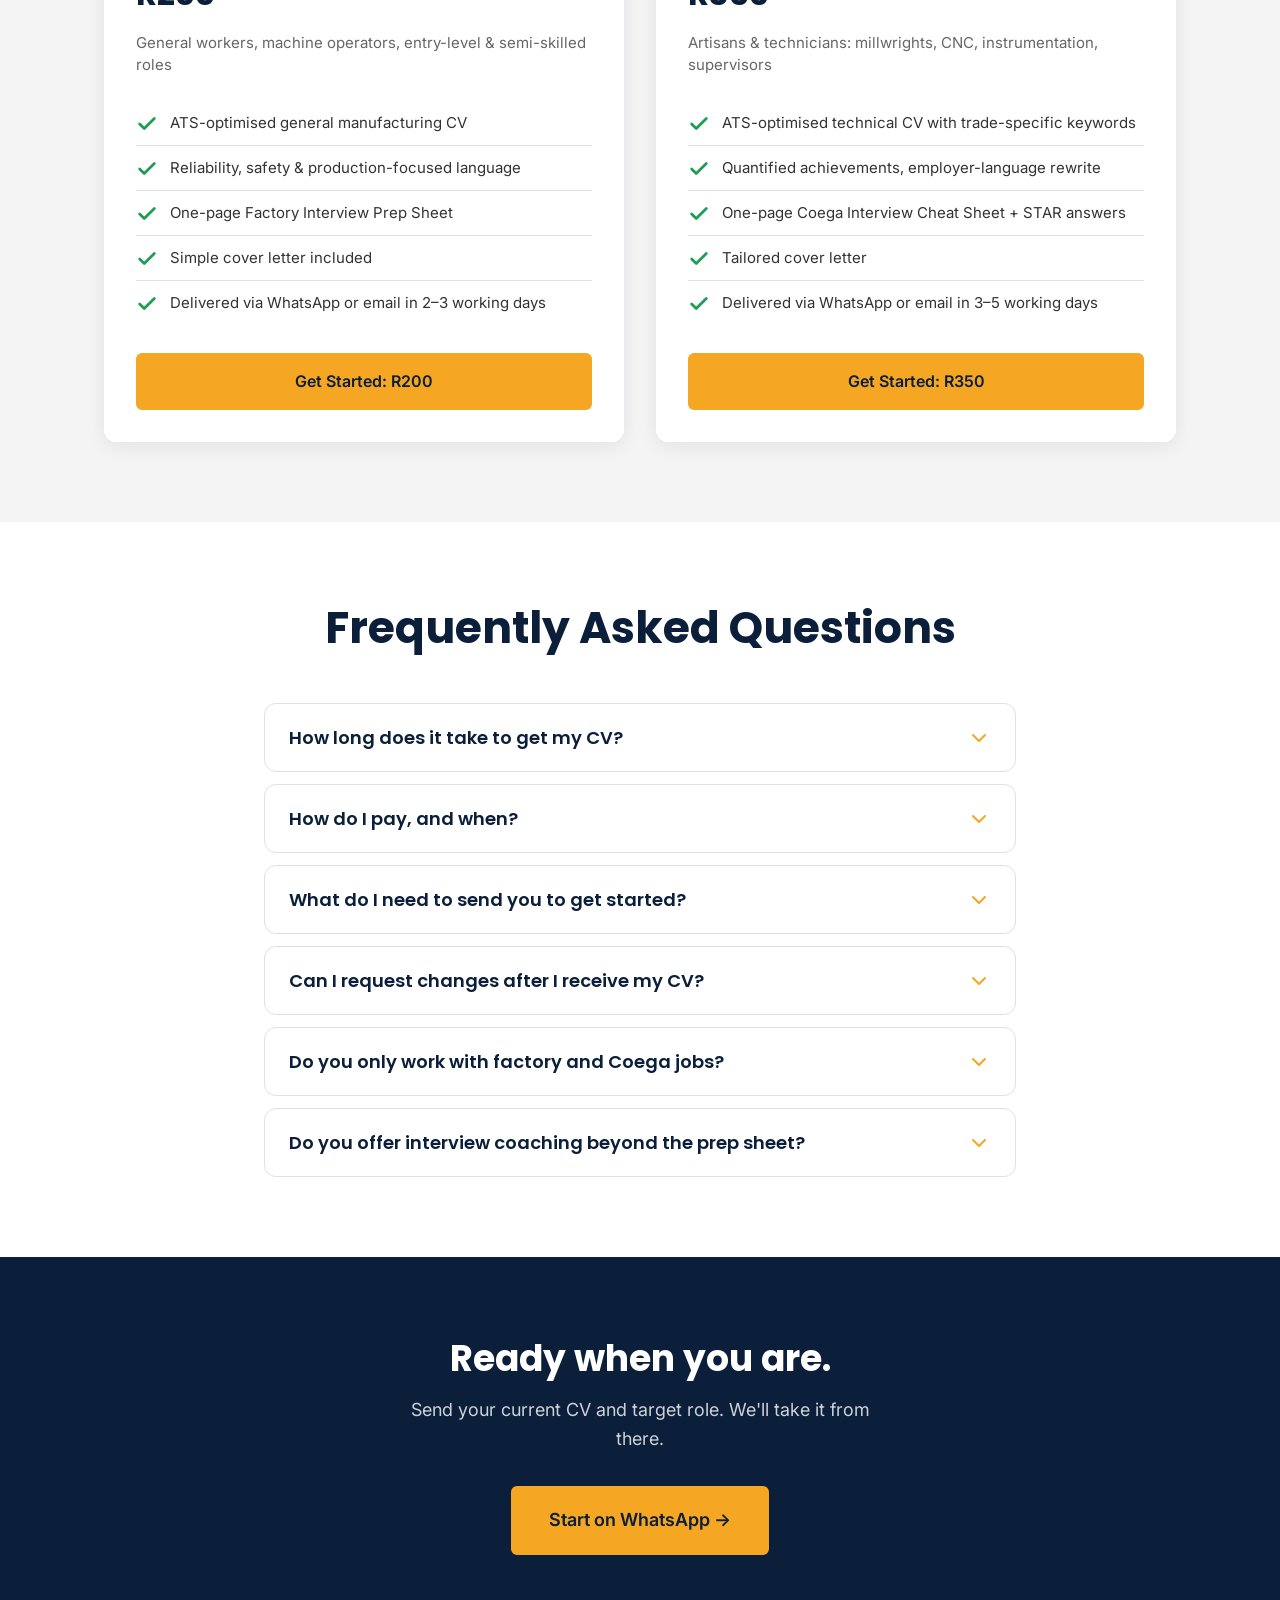
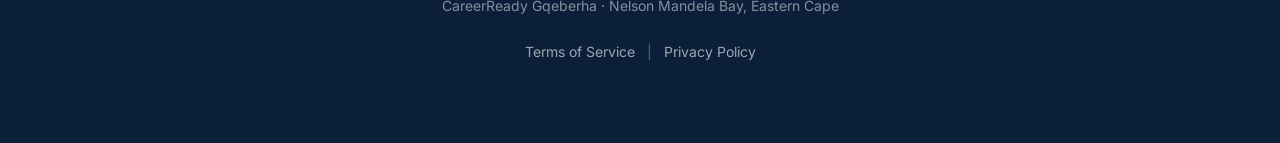
==== commit 5b02154e: "Add Terms of Service and Privacy Policy pages, POPIA-compliant, linked from footer." ====
--- a/index.html
+++ b/index.html
@@ -213,6 +213,11 @@
       <p class="footer__text">Send your current CV and target role. We'll take it from there.</p>
       <a href="https://wa.me/27678409547" class="btn btn--primary btn--large" target="_blank" rel="noopener noreferrer">Start on WhatsApp →</a>
       <p class="footer__copyright">CareerReady Gqeberha · Nelson Mandela Bay, Eastern Cape</p>
+      <nav class="footer__legal" aria-label="Legal links">
+        <a href="terms.html" class="footer__legal-link">Terms of Service</a>
+        <span class="footer__legal-separator" aria-hidden="true">|</span>
+        <a href="privacy.html" class="footer__legal-link">Privacy Policy</a>
+      </nav>
     </div>
   </footer>
 
--- a/css/style.css
+++ b/css/style.css
@@ -1057,4 +1057,137 @@
   background-color: #e0961e;
   border-color: #e0961e;
   transform: translateY(-1px);
+}
+
+/* ============================================
+   LEGAL PAGES (Terms, Privacy)
+   ============================================ */
+.legal {
+  background-color: var(--color-bg);
+  padding: 80px 0;
+}
+
+.legal__container {
+  max-width: 800px;
+  margin: 0 auto;
+  padding: 0 24px;
+}
+
+.legal__section {
+  margin-bottom: 48px;
+  padding-bottom: 32px;
+  border-bottom: 1px solid var(--color-border);
+}
+
+.legal__section:last-child {
+  border-bottom: none;
+  margin-bottom: 0;
+  padding-bottom: 0;
+}
+
+.legal__heading {
+  font-size: 1.375rem;
+  font-weight: 700;
+  margin-bottom: 16px;
+  color: var(--color-text-primary);
+}
+
+.legal__section p {
+  font-family: var(--font-body);
+  font-weight: 400;
+  font-size: 1rem;
+  line-height: 1.7;
+  color: var(--color-text-secondary);
+  margin-bottom: 16px;
+}
+
+.legal__section p:last-child {
+  margin-bottom: 0;
+}
+
+.legal__section ul {
+  margin-bottom: 16px;
+  padding-left: 20px;
+}
+
+.legal__list {
+  list-style: disc;
+  padding-left: 24px;
+  margin-top: 8px;
+}
+
+.legal__list li {
+  font-family: var(--font-body);
+  font-weight: 400;
+  font-size: 1rem;
+  line-height: 1.7;
+  color: var(--color-text-secondary);
+  margin-bottom: 8px;
+}
+
+.legal__list li:last-child {
+  margin-bottom: 0;
+}
+
+.legal__section a {
+  color: var(--color-amber);
+  text-decoration: underline;
+  text-underline-offset: 2px;
+}
+
+.legal__section a:hover,
+.legal__section a:focus {
+  color: var(--color-navy);
+}
+
+/* Footer legal links */
+.footer__legal {
+  display: flex;
+  align-items: center;
+  justify-content: center;
+  gap: 12px;
+  margin-top: 24px;
+  flex-wrap: wrap;
+}
+
+.footer__legal-link {
+  font-family: var(--font-body);
+  font-weight: 400;
+  font-size: 0.875rem;
+  color: rgba(255, 255, 255, 0.6);
+  transition: color var(--transition-fast);
+}
+
+.footer__legal-link:hover,
+.footer__legal-link:focus {
+  color: var(--color-amber);
+  text-decoration: underline;
+}
+
+.footer__legal-separator {
+  color: rgba(255, 255, 255, 0.3);
+  font-size: 0.875rem;
+}
+
+@media (max-width: 480px) {
+  .legal {
+    padding: 60px 0;
+  }
+
+  .legal__heading {
+    font-size: 1.25rem;
+  }
+
+  .legal__section {
+    margin-bottom: 32px;
+    padding-bottom: 24px;
+  }
+
+  .footer__legal {
+    gap: 8px;
+  }
+
+  .footer__legal-link {
+    font-size: 0.8125rem;
+  }
 }
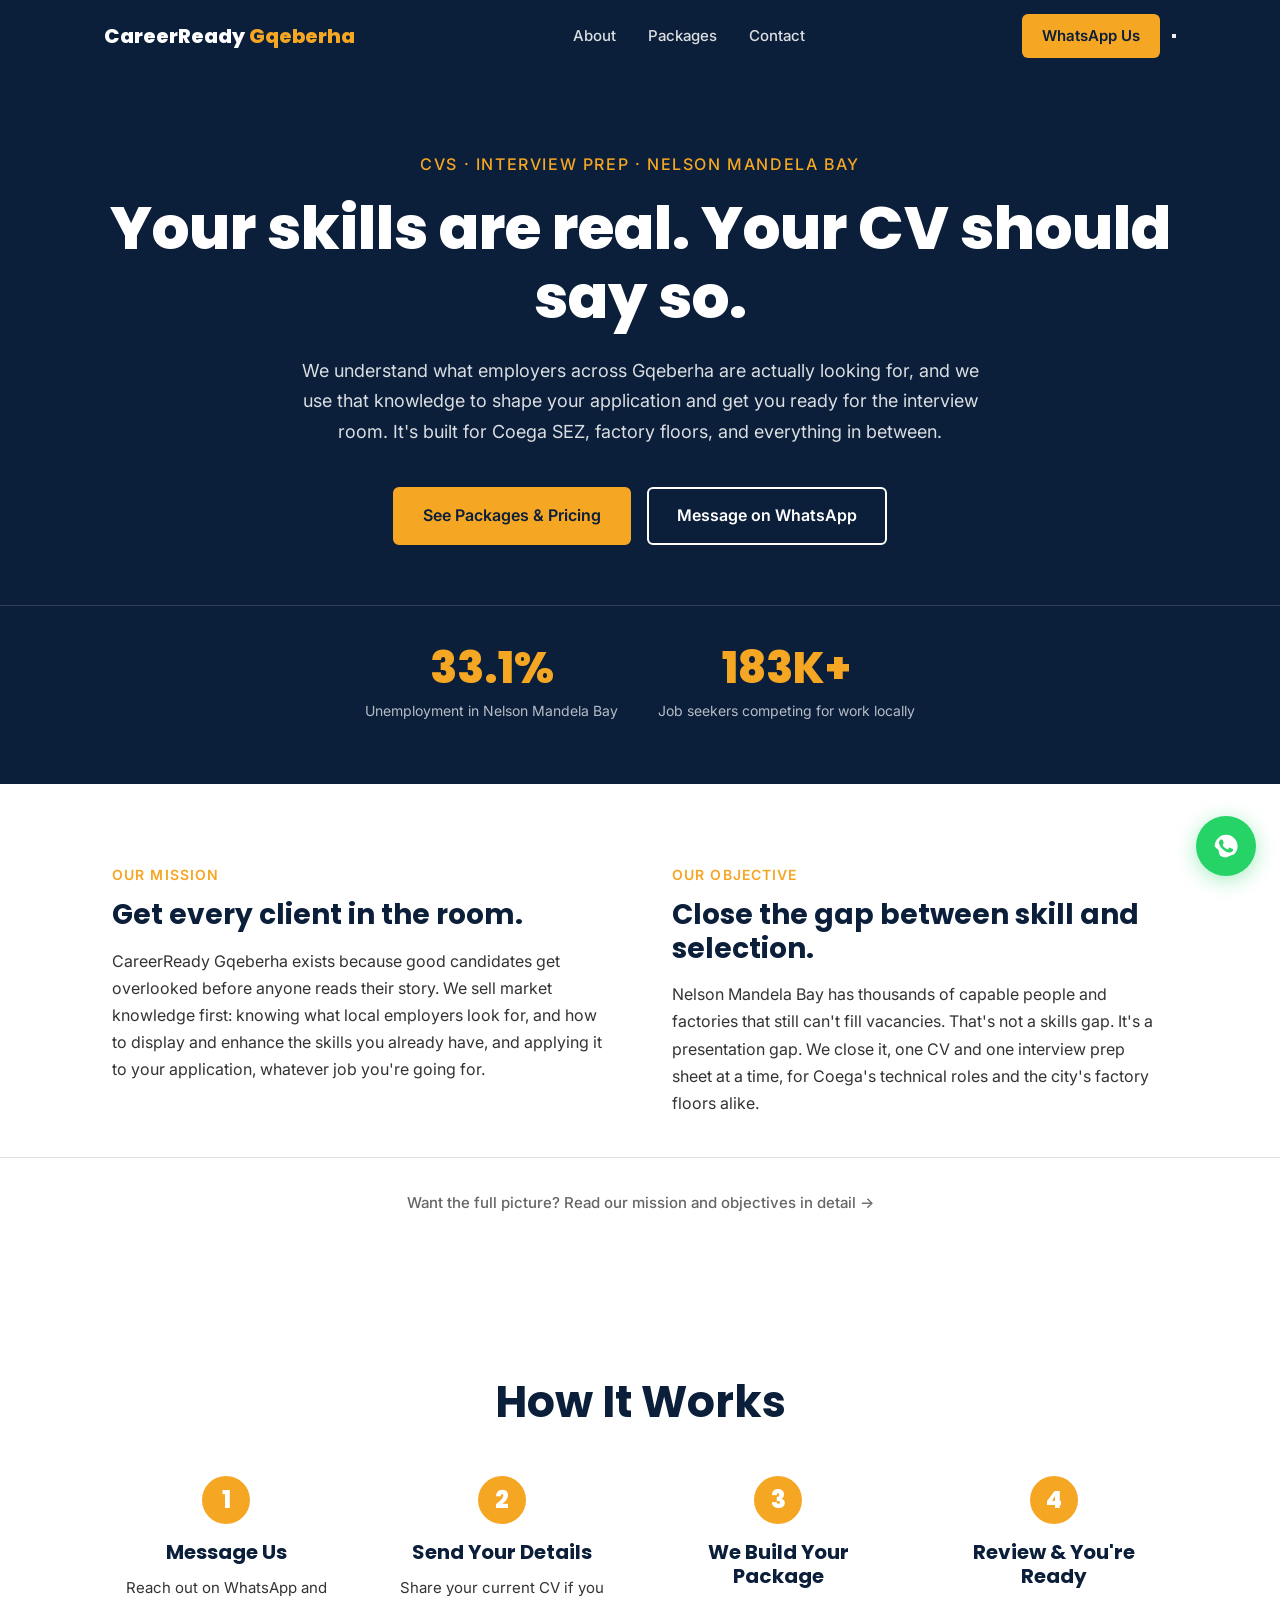
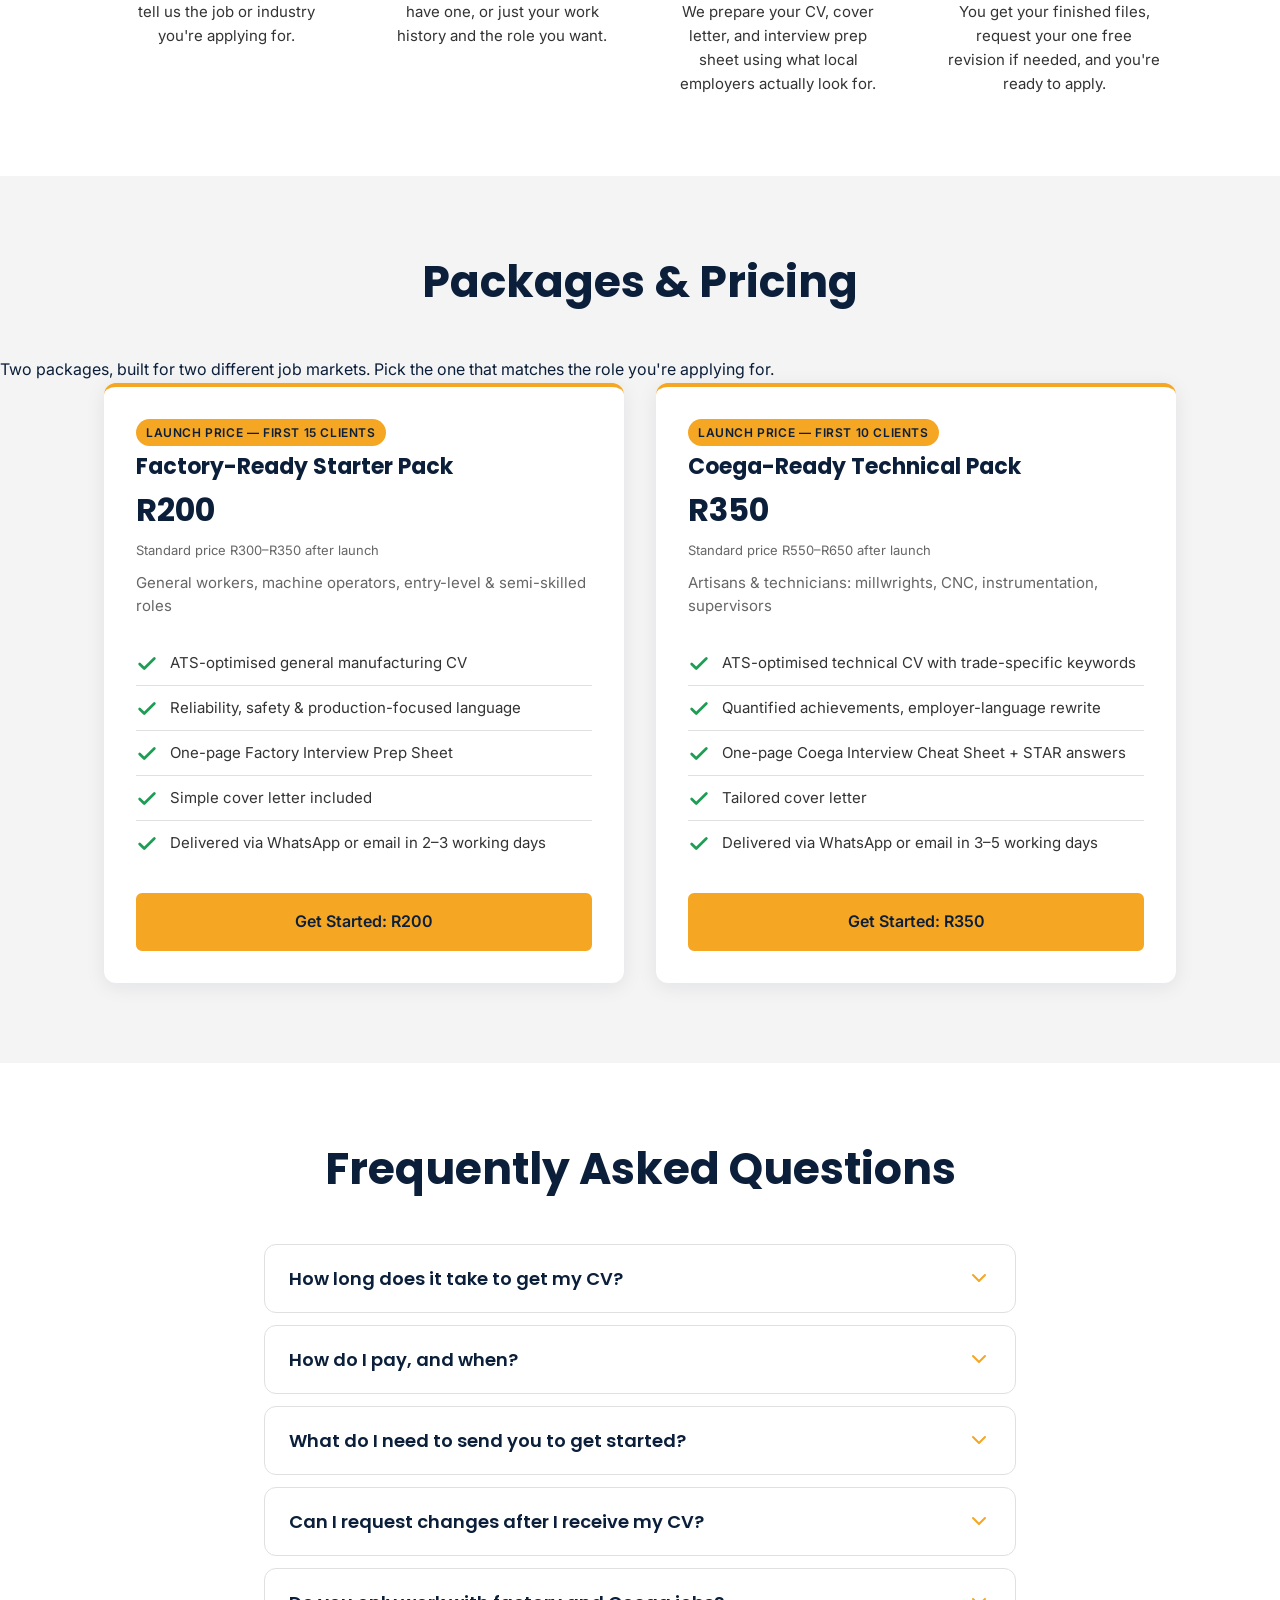
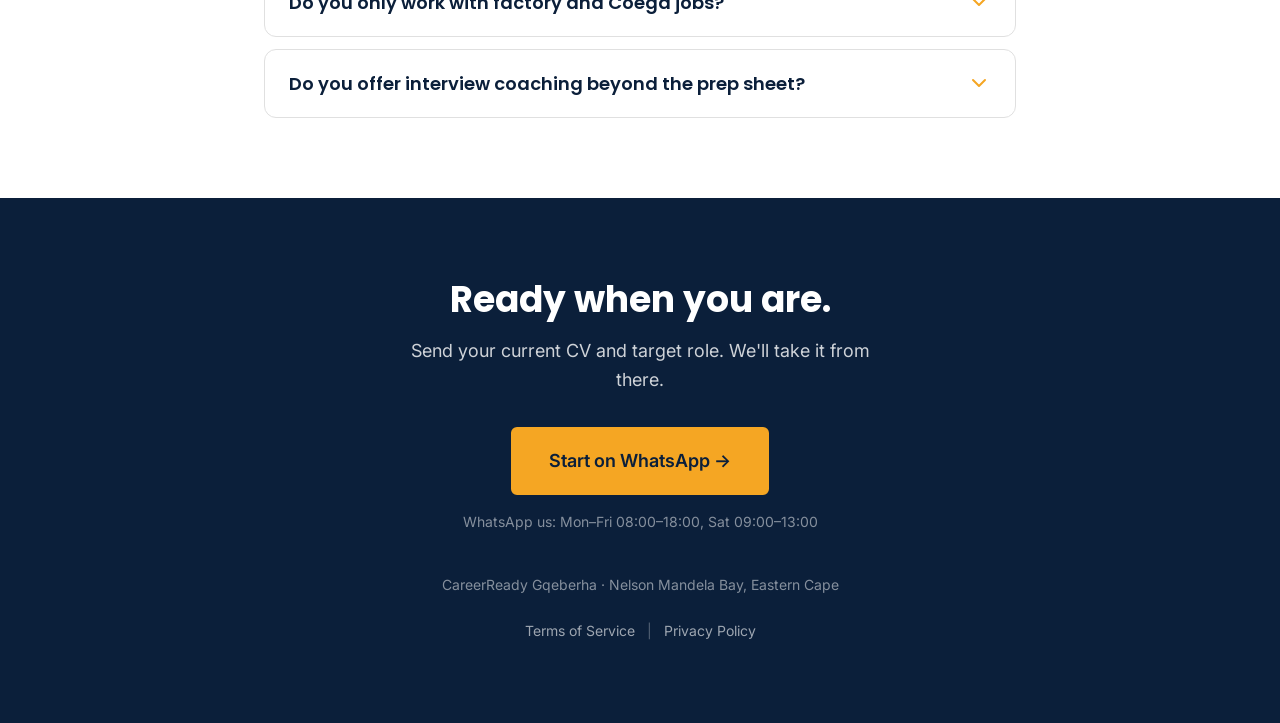
==== commit 77ce7333: "Add launch pricing badges, How It Works section, business hours, inline SVG favicon, and social shar" ====
--- a/index.html
+++ b/index.html
@@ -9,6 +9,16 @@
   <link rel="preconnect" href="https://fonts.gstatic.com" crossorigin>
   <link href="https://fonts.googleapis.com/css2?family=Inter:wght@400;500;600&family=Poppins:wght@700;800&display=swap" rel="stylesheet">
   <link rel="stylesheet" href="css/style.css">
+  <link rel="icon" type="image/svg+xml" href="data:image/svg+xml,%3Csvg xmlns='http://www.w3.org/2000/svg' viewBox='0 0 100 100'%3E%3Ccircle cx='50' cy='50' r='50' fill='%230B1F3A'/%3E%3Ctext x='50' y='62' font-family='Arial, sans-serif' font-weight='900' font-size='42' fill='%23FFFFFF' text-anchor='middle'%3ECR%3C/text%3E%3Crect x='30' y='72' width='40' height='4' rx='2' fill='%23F5A623'/%3E%3C/svg%3E">
+  <meta property="og:title" content="CareerReady Gqeberha — CVs & Interview Prep">
+  <meta property="og:description" content="We know what Nelson Mandela Bay employers look for. CVs, cover letters, and interview prep built for local job seekers.">
+  <meta property="og:type" content="website">
+  <meta property="og:image" content="assets/og-image.png">
+  <meta property="og:url" content="https://careerreadygqeberha.co.za/">
+  <meta name="twitter:card" content="summary_large_image">
+  <meta name="twitter:title" content="CareerReady Gqeberha — CVs & Interview Prep">
+  <meta name="twitter:description" content="We know what Nelson Mandela Bay employers look for. CVs, cover letters, and interview prep built for local job seekers.">
+  <meta name="twitter:image" content="assets/og-image.png">
 </head>
 <body>
   <a href="#main" class="skip-link">Skip to main content</a>
@@ -83,14 +93,42 @@
       <p class="mission__more"><a href="about.html" class="mission__more-link">Want the full picture? Read our mission and objectives in detail →</a></p>
     </section>
 
+    <section class="how-it-works" id="how-it-works" aria-labelledby="how-it-works-heading">
+      <h2 id="how-it-works-heading" class="section__heading">How It Works</h2>
+      <div class="how-it-works__grid">
+        <article class="how-it-works__step">
+          <span class="how-it-works__number">1</span>
+          <h3 class="how-it-works__title">Message Us</h3>
+          <p class="how-it-works__text">Reach out on WhatsApp and tell us the job or industry you're applying for.</p>
+        </article>
+        <article class="how-it-works__step">
+          <span class="how-it-works__number">2</span>
+          <h3 class="how-it-works__title">Send Your Details</h3>
+          <p class="how-it-works__text">Share your current CV if you have one, or just your work history and the role you want.</p>
+        </article>
+        <article class="how-it-works__step">
+          <span class="how-it-works__number">3</span>
+          <h3 class="how-it-works__title">We Build Your Package</h3>
+          <p class="how-it-works__text">We prepare your CV, cover letter, and interview prep sheet using what local employers actually look for.</p>
+        </article>
+        <article class="how-it-works__step">
+          <span class="how-it-works__number">4</span>
+          <h3 class="how-it-works__title">Review & You're Ready</h3>
+          <p class="how-it-works__text">You get your finished files, request your one free revision if needed, and you're ready to apply.</p>
+        </article>
+      </div>
+    </section>
+
     <section class="packages" id="packages" aria-labelledby="packages-heading">
       <h2 id="packages-heading" class="section__heading">Packages & Pricing</h2>
       <p class="packages__subtext">Two packages, built for two different job markets. Pick the one that matches the role you're applying for.</p>
       <div class="packages__grid">
         <article class="package">
           <div class="package__header">
+            <span class="package__badge">Launch price — first 15 clients</span>
             <h3 class="package__name">Factory-Ready Starter Pack</h3>
             <p class="package__price">R200</p>
+            <p class="package__standard-price">Standard price R300–R350 after launch</p>
           </div>
           <p class="package__target">General workers, machine operators, entry-level & semi-skilled roles</p>
           <ul class="package__features" role="list">
@@ -104,8 +142,10 @@
         </article>
 <article class="package">
           <div class="package__header">
+            <span class="package__badge">Launch price — first 10 clients</span>
             <h3 class="package__name">Coega-Ready Technical Pack</h3>
             <p class="package__price">R350</p>
+            <p class="package__standard-price">Standard price R550–R650 after launch</p>
           </div>
           <p class="package__target">Artisans & technicians: millwrights, CNC, instrumentation, supervisors</p>
           <ul class="package__features" role="list">
@@ -212,6 +252,7 @@
       <h2 class="footer__heading">Ready when you are.</h2>
       <p class="footer__text">Send your current CV and target role. We'll take it from there.</p>
       <a href="https://wa.me/27678409547" class="btn btn--primary btn--large" target="_blank" rel="noopener noreferrer">Start on WhatsApp →</a>
+      <p class="footer__hours">WhatsApp us: Mon–Fri 08:00–18:00, Sat 09:00–13:00</p>
       <p class="footer__copyright">CareerReady Gqeberha · Nelson Mandela Bay, Eastern Cape</p>
       <nav class="footer__legal" aria-label="Legal links">
         <a href="terms.html" class="footer__legal-link">Terms of Service</a>
--- a/css/style.css
+++ b/css/style.css
@@ -405,8 +405,121 @@
   background-position: center;
 }
 
+.package__badge {
+  display: inline-block;
+  font-family: var(--font-body);
+  font-weight: 600;
+  font-size: 0.75rem;
+  color: var(--color-navy);
+  background-color: var(--color-amber);
+  padding: 4px 10px;
+  border-radius: 999px;
+  margin-bottom: 8px;
+  text-transform: uppercase;
+  letter-spacing: 0.05em;
+}
+
+.package__standard-price {
+  font-family: var(--font-body);
+  font-weight: 400;
+  font-size: 0.8125rem;
+  color: var(--color-text-muted);
+  margin-top: 4px;
+}
+
 .package__cta {
   width: 100%;
+}
+
+/* ============================================
+   HOW IT WORKS
+   ============================================ */
+.how-it-works {
+  background-color: var(--color-bg);
+  padding: 80px 0;
+}
+
+.how-it-works__grid {
+  display: grid;
+  grid-template-columns: repeat(4, 1fr);
+  gap: 32px;
+  max-width: var(--container-width);
+  margin: 0 auto;
+  padding: 0 24px;
+}
+
+.how-it-works__step {
+  text-align: center;
+  padding: 0 16px;
+}
+
+.how-it-works__number {
+  display: inline-flex;
+  align-items: center;
+  justify-content: center;
+  width: 48px;
+  height: 48px;
+  font-family: var(--font-heading);
+  font-weight: 800;
+  font-size: 1.5rem;
+  color: var(--color-white);
+  background-color: var(--color-amber);
+  border-radius: 50%;
+  margin-bottom: 16px;
+}
+
+.how-it-works__title {
+  font-size: 1.25rem;
+  font-weight: 700;
+  margin-bottom: 12px;
+}
+
+.how-it-works__text {
+  font-family: var(--font-body);
+  font-weight: 400;
+  font-size: 0.9375rem;
+  line-height: 1.6;
+  color: var(--color-text-secondary);
+}
+
+.footer__hours {
+  font-family: var(--font-body);
+  font-weight: 400;
+  font-size: 0.875rem;
+  color: rgba(255, 255, 255, 0.5);
+  margin-top: 16px;
+  margin-bottom: 8px;
+}
+
+@media (max-width: 760px) {
+  .how-it-works__grid {
+    grid-template-columns: 1fr;
+    gap: 24px;
+  }
+
+  .how-it-works__step {
+    padding: 0 8px;
+  }
+}
+
+@media (max-width: 480px) {
+  .how-it-works {
+    padding: 60px 0;
+  }
+
+  .how-it-works__number {
+    width: 40px;
+    height: 40px;
+    font-size: 1.25rem;
+  }
+
+  .how-it-works__title {
+    font-size: 1.125rem;
+  }
+
+  .how-it-works__text {
+    font-size: 0.875rem;
+  }
 }
 
 .footer {
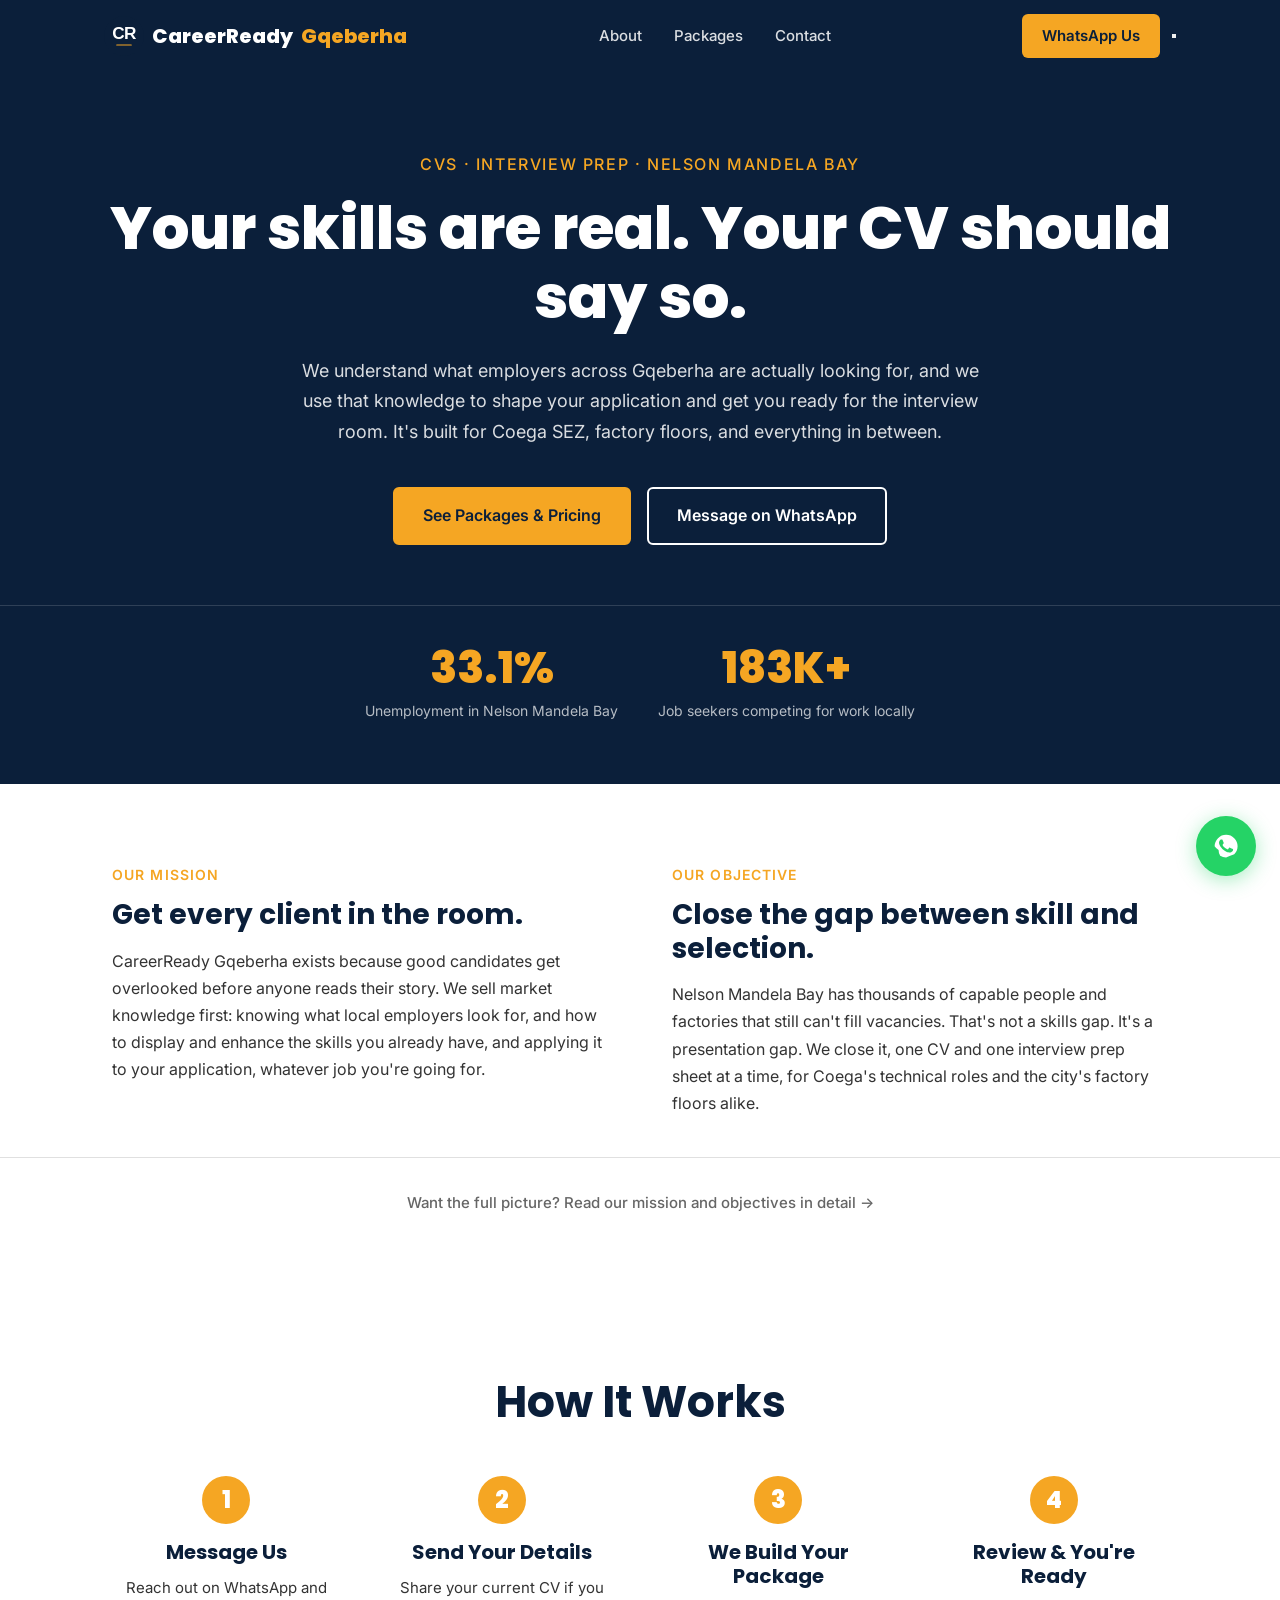
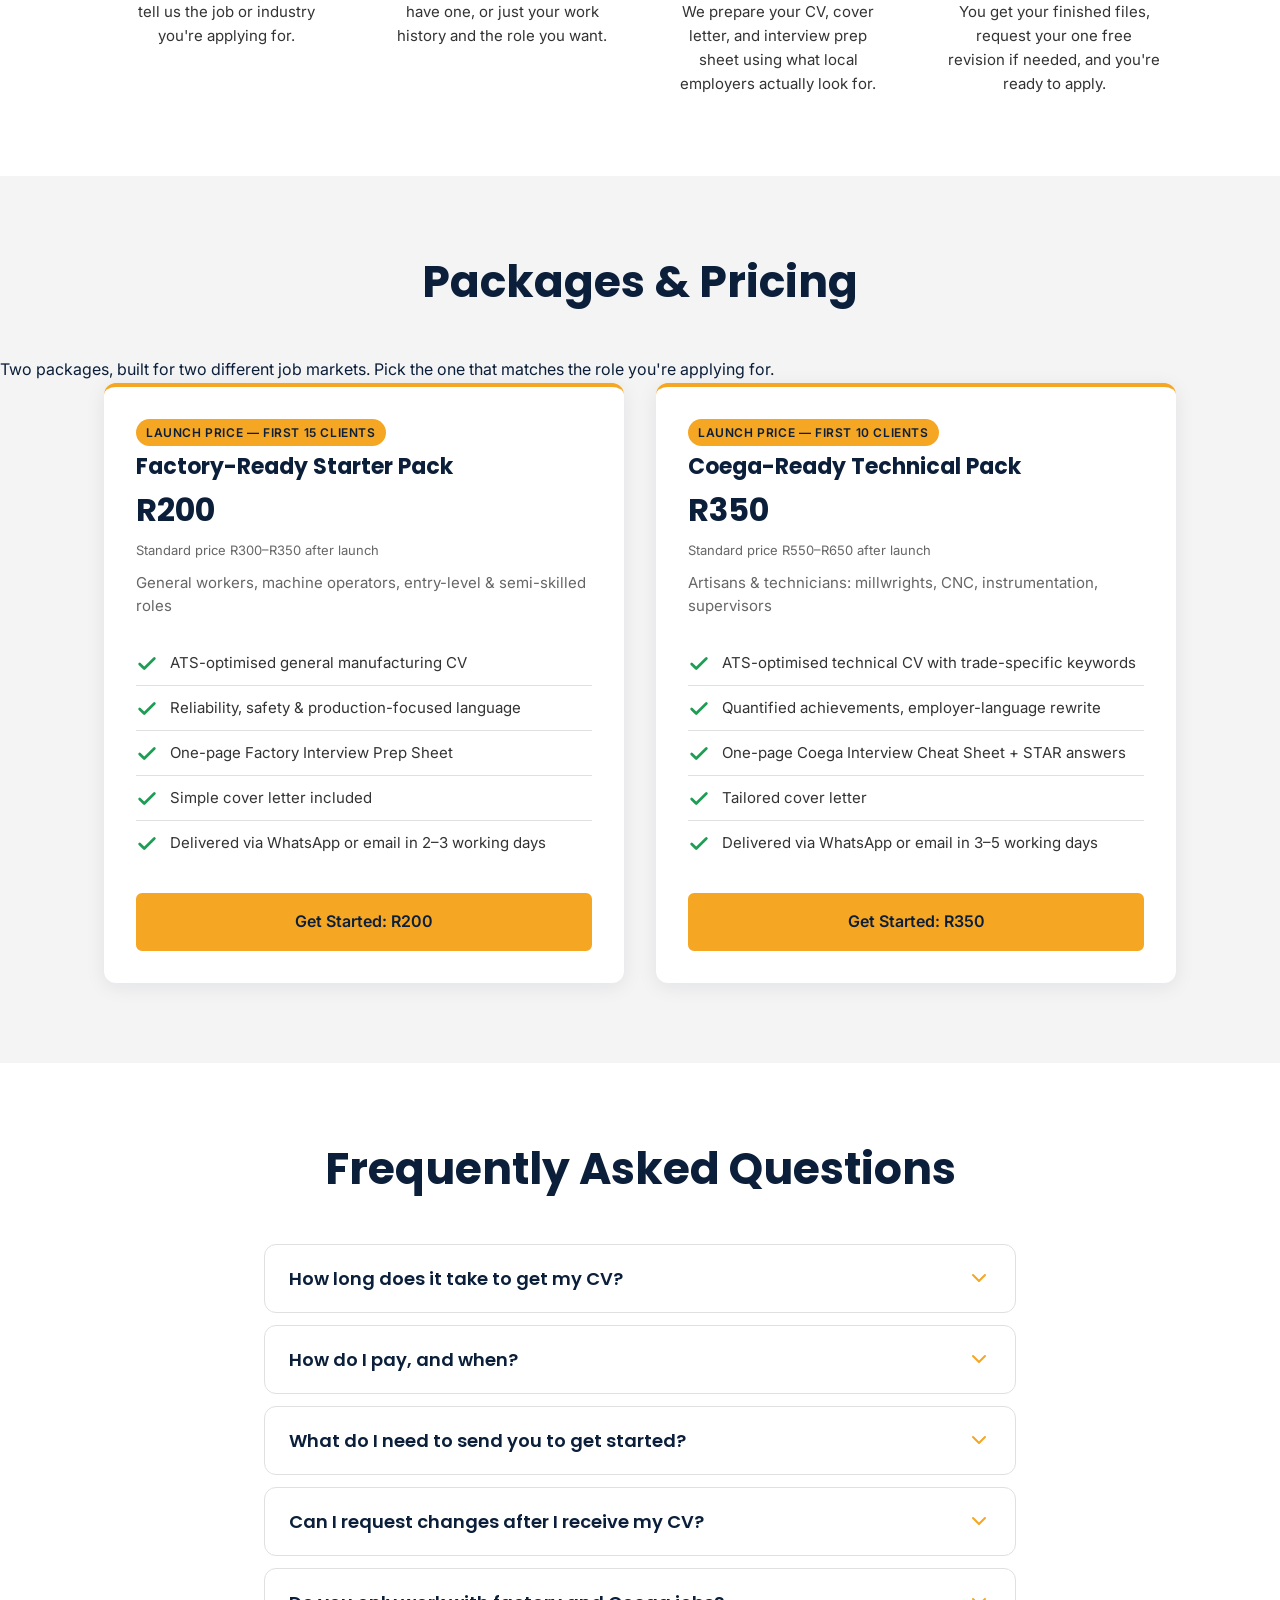
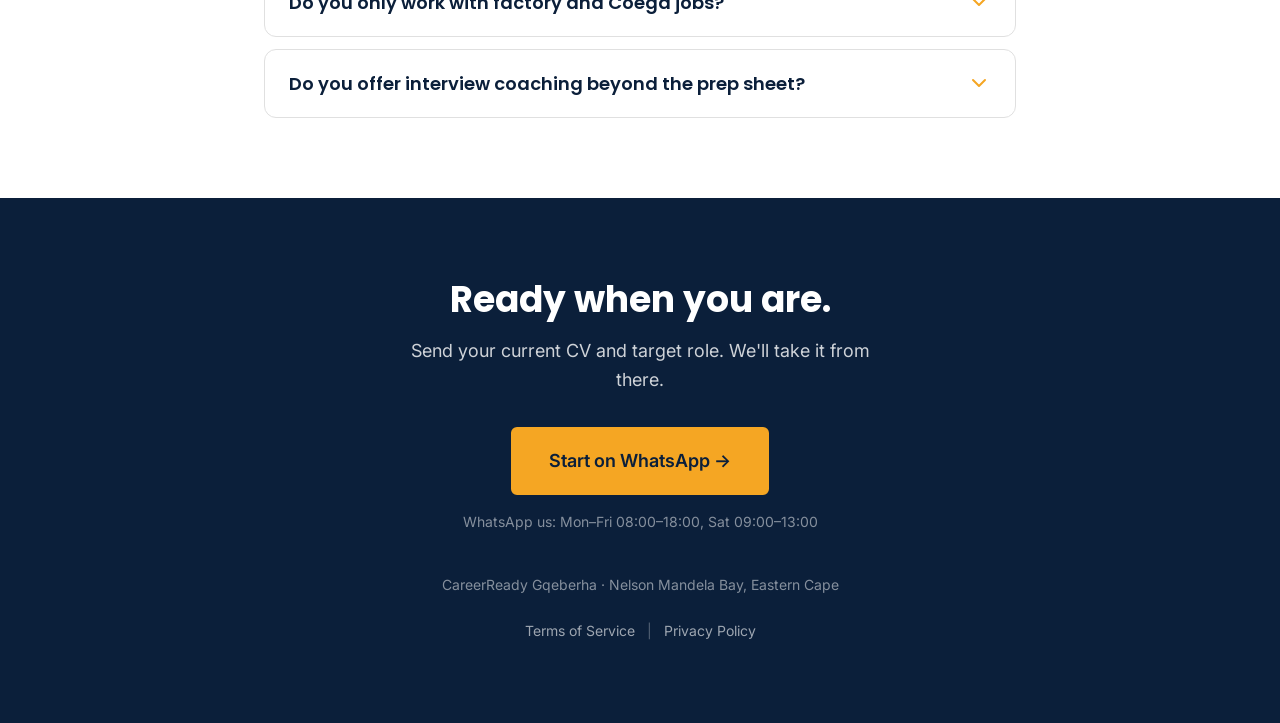
==== commit 783e7010: "Add CR badge mark to site navigation." ====
--- a/index.html
+++ b/index.html
@@ -27,6 +27,14 @@
   <nav class="nav" role="navigation" aria-label="Main navigation">
     <div class="nav__inner">
       <a href="#top" class="nav__logo" aria-label="CareerReady Gqeberha home">
+        <span class="nav__logo-badge" aria-hidden="true">
+          <svg width="40" height="40" viewBox="0 0 1000 1000" xmlns="http://www.w3.org/2000/svg">
+            <circle cx="500" cy="500" r="500" fill="#0B1F3A"/>
+            <text x="500" y="565" font-family="Arial, sans-serif" font-weight="900"
+              font-size="430" letter-spacing="-16" fill="#FFFFFF" text-anchor="middle">CR</text>
+            <rect x="305" y="713" width="390" height="26" rx="13" fill="#F5A623"/>
+          </svg>
+        </span>
         CareerReady <span class="nav__logo--accent">Gqeberha</span>
       </a>
       <ul class="nav__links" role="list">
--- a/css/style.css
+++ b/css/style.css
@@ -144,10 +144,26 @@
 }
 
 .nav__logo {
+  display: flex;
+  align-items: center;
+  gap: 8px;
   font-family: var(--font-heading);
   font-weight: 800;
   font-size: 1.25rem;
   color: var(--color-white);
+}
+
+.nav__logo-badge {
+  display: inline-flex;
+  flex-shrink: 0;
+  width: 40px;
+  height: 40px;
+}
+
+.nav__logo-badge svg {
+  width: 100%;
+  height: 100%;
+  display: block;
 }
 
 .nav__logo--accent {
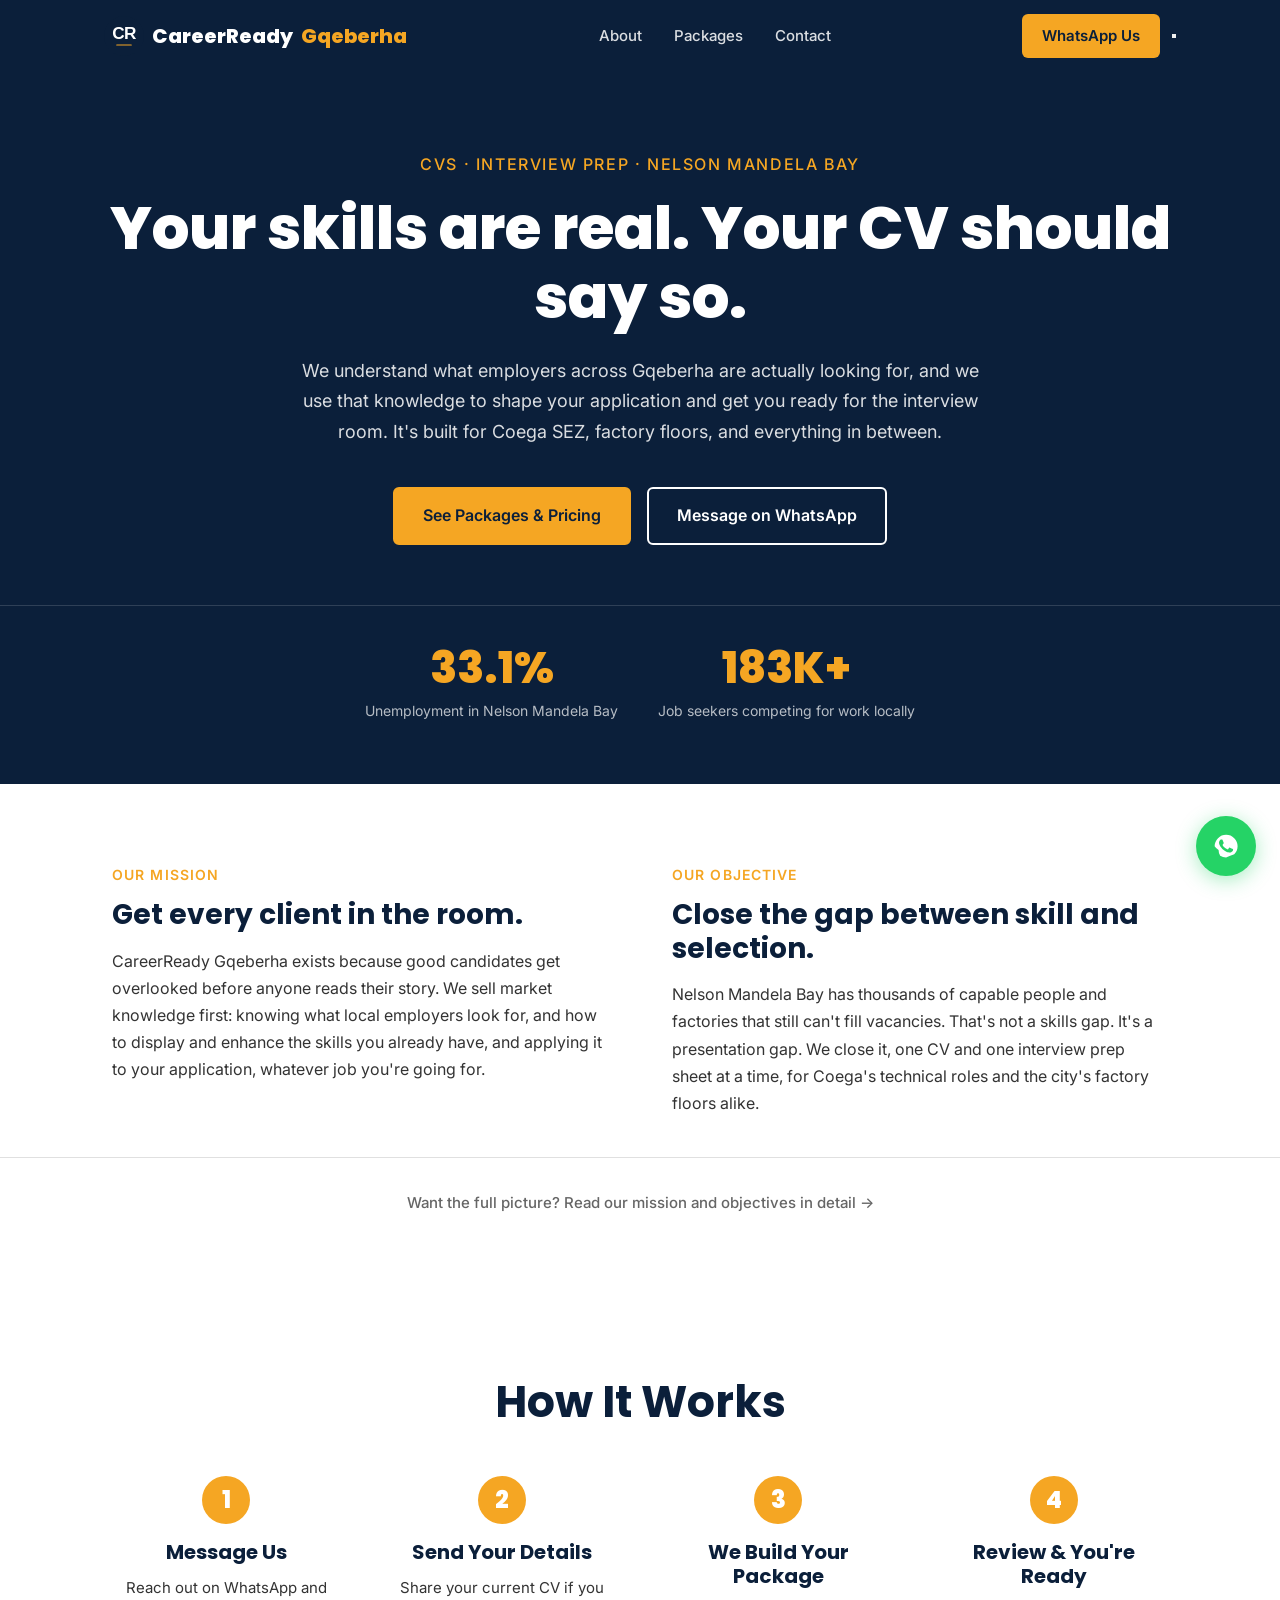
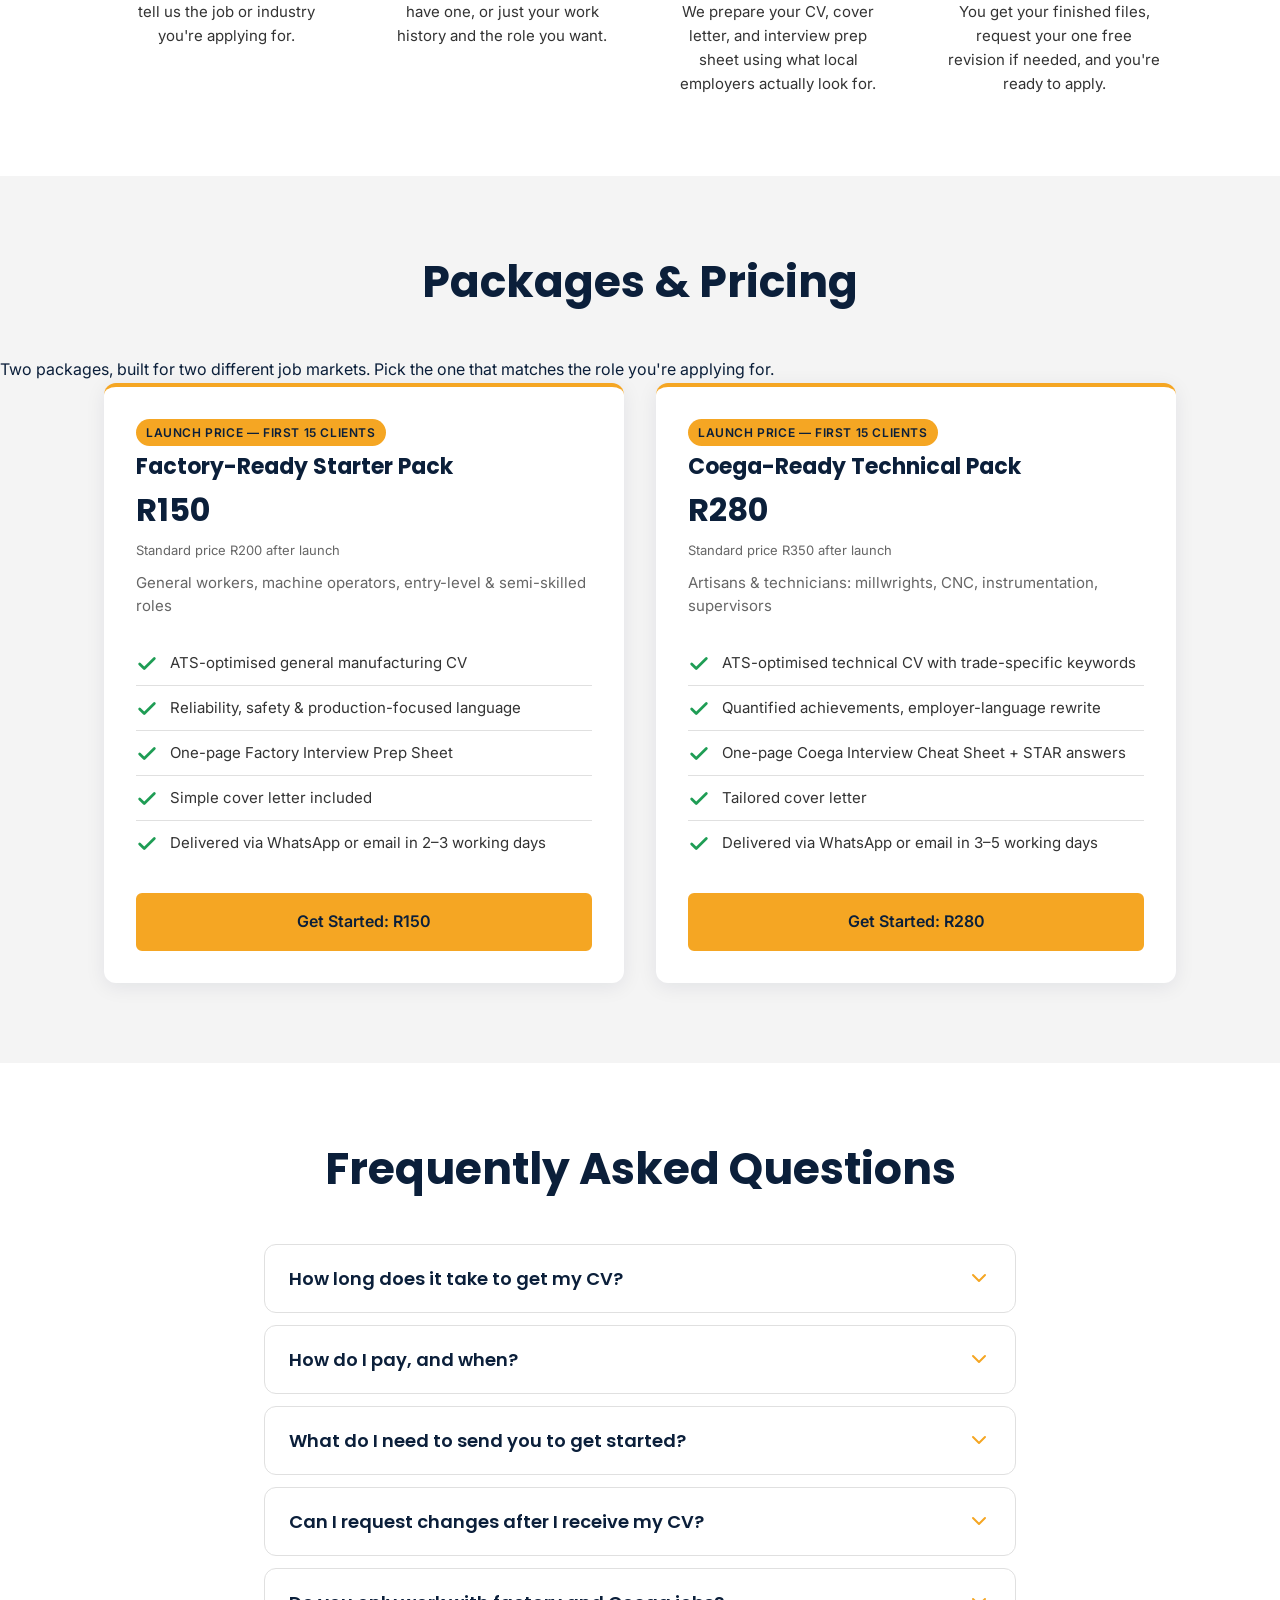
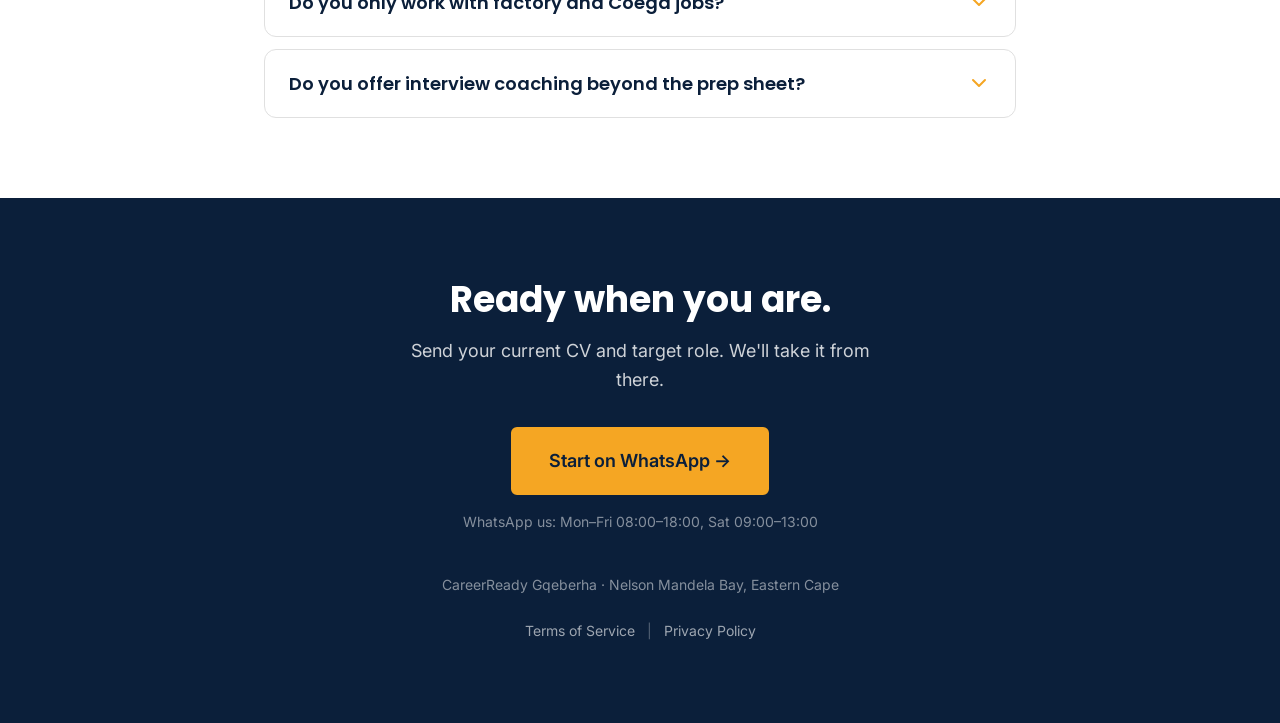
==== commit ea7221ba: "Update Factory-Ready and Coega-Ready pricing to new launch/standard structure (R150/R200 and R280/R3" ====
--- a/index.html
+++ b/index.html
@@ -135,8 +135,8 @@
           <div class="package__header">
             <span class="package__badge">Launch price — first 15 clients</span>
             <h3 class="package__name">Factory-Ready Starter Pack</h3>
-            <p class="package__price">R200</p>
-            <p class="package__standard-price">Standard price R300–R350 after launch</p>
+            <p class="package__price">R150</p>
+            <p class="package__standard-price">Standard price R200 after launch</p>
           </div>
           <p class="package__target">General workers, machine operators, entry-level & semi-skilled roles</p>
           <ul class="package__features" role="list">
@@ -146,14 +146,14 @@
             <li><span class="checkmark" aria-hidden="true"></span>Simple cover letter included</li>
             <li><span class="checkmark" aria-hidden="true"></span>Delivered via WhatsApp or email in 2–3 working days</li>
           </ul>
-          <a href="https://wa.me/27678409547" class="btn btn--primary package__cta" target="_blank" rel="noopener noreferrer">Get Started: R200</a>
+          <a href="https://wa.me/27678409547" class="btn btn--primary package__cta" target="_blank" rel="noopener noreferrer">Get Started: R150</a>
         </article>
 <article class="package">
           <div class="package__header">
-            <span class="package__badge">Launch price — first 10 clients</span>
+            <span class="package__badge">Launch price — first 15 clients</span>
             <h3 class="package__name">Coega-Ready Technical Pack</h3>
-            <p class="package__price">R350</p>
-            <p class="package__standard-price">Standard price R550–R650 after launch</p>
+            <p class="package__price">R280</p>
+            <p class="package__standard-price">Standard price R350 after launch</p>
           </div>
           <p class="package__target">Artisans & technicians: millwrights, CNC, instrumentation, supervisors</p>
           <ul class="package__features" role="list">
@@ -163,7 +163,7 @@
             <li><span class="checkmark" aria-hidden="true"></span>Tailored cover letter</li>
             <li><span class="checkmark" aria-hidden="true"></span>Delivered via WhatsApp or email in 3–5 working days</li>
           </ul>
-          <a href="https://wa.me/27678409547" class="btn btn--primary package__cta" target="_blank" rel="noopener noreferrer">Get Started: R350</a>
+          <a href="https://wa.me/27678409547" class="btn btn--primary package__cta" target="_blank" rel="noopener noreferrer">Get Started: R280</a>
         </article>
       </div>
     </section>
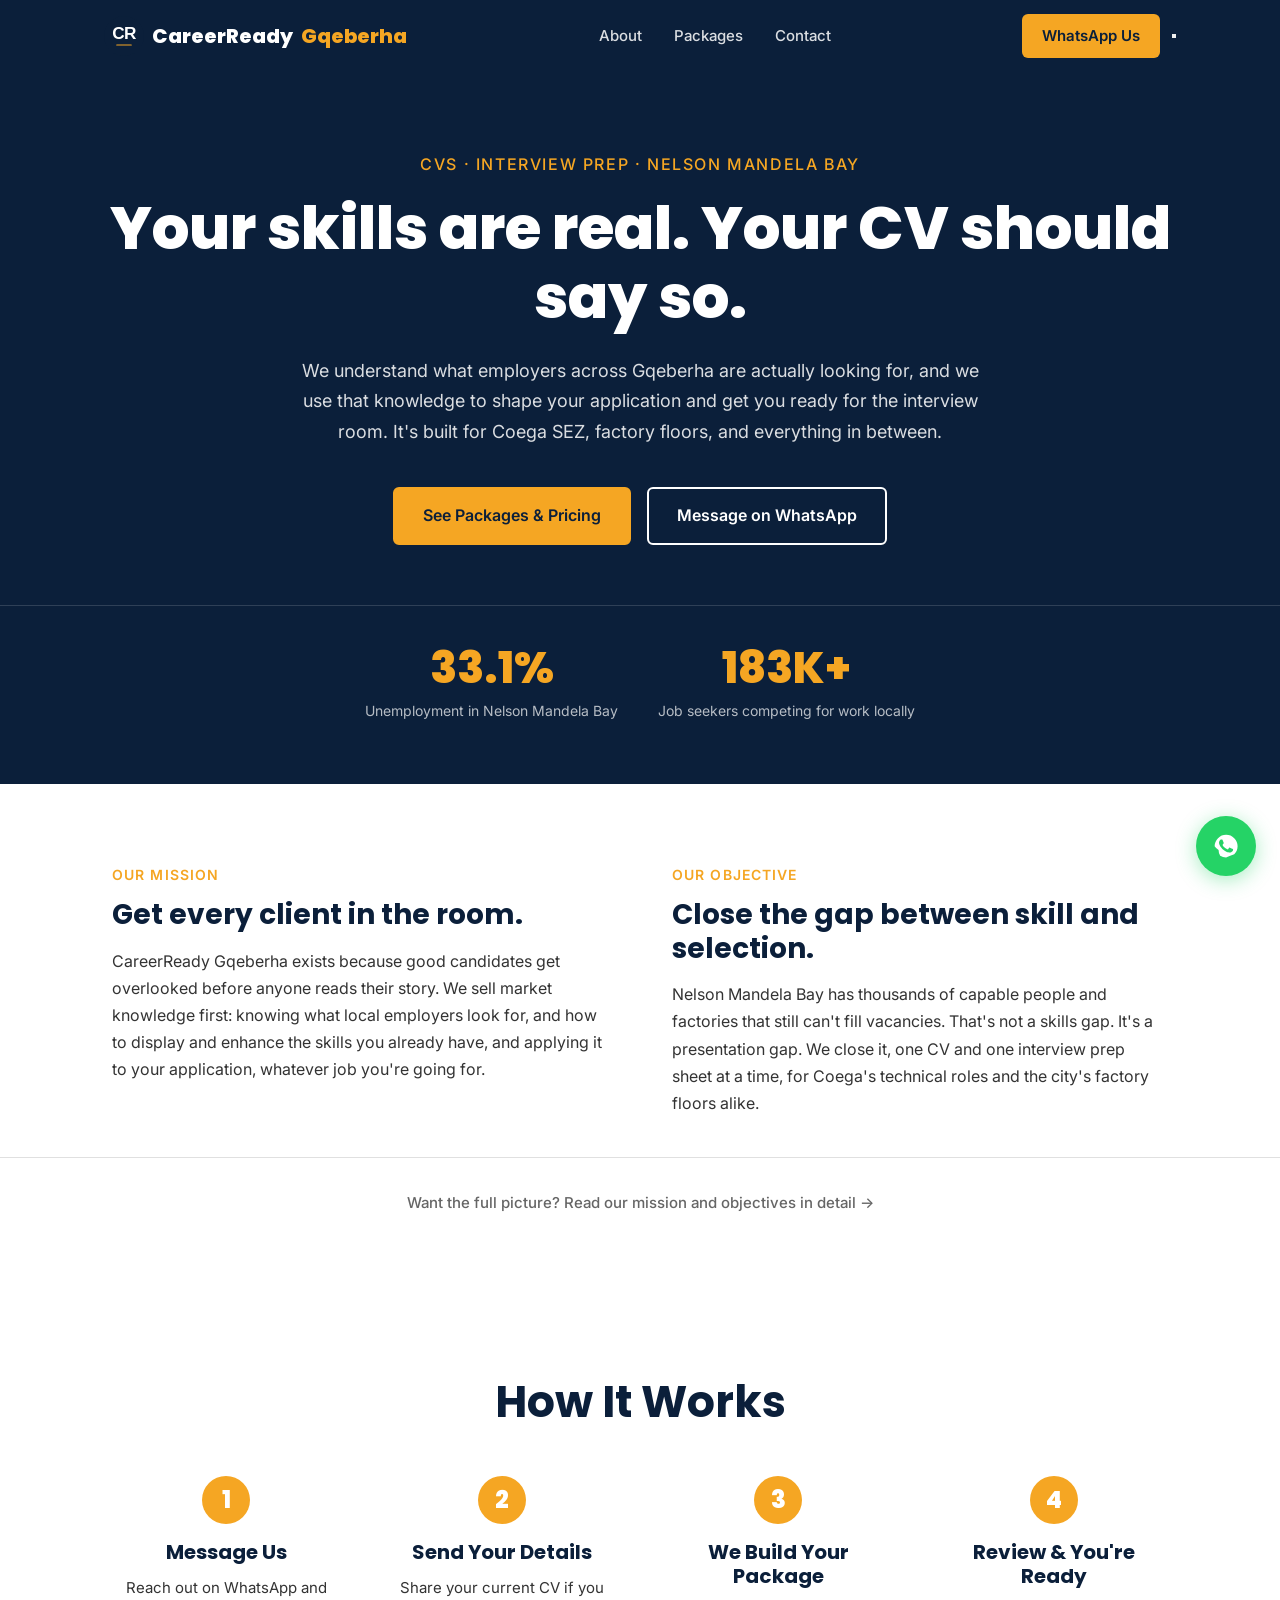
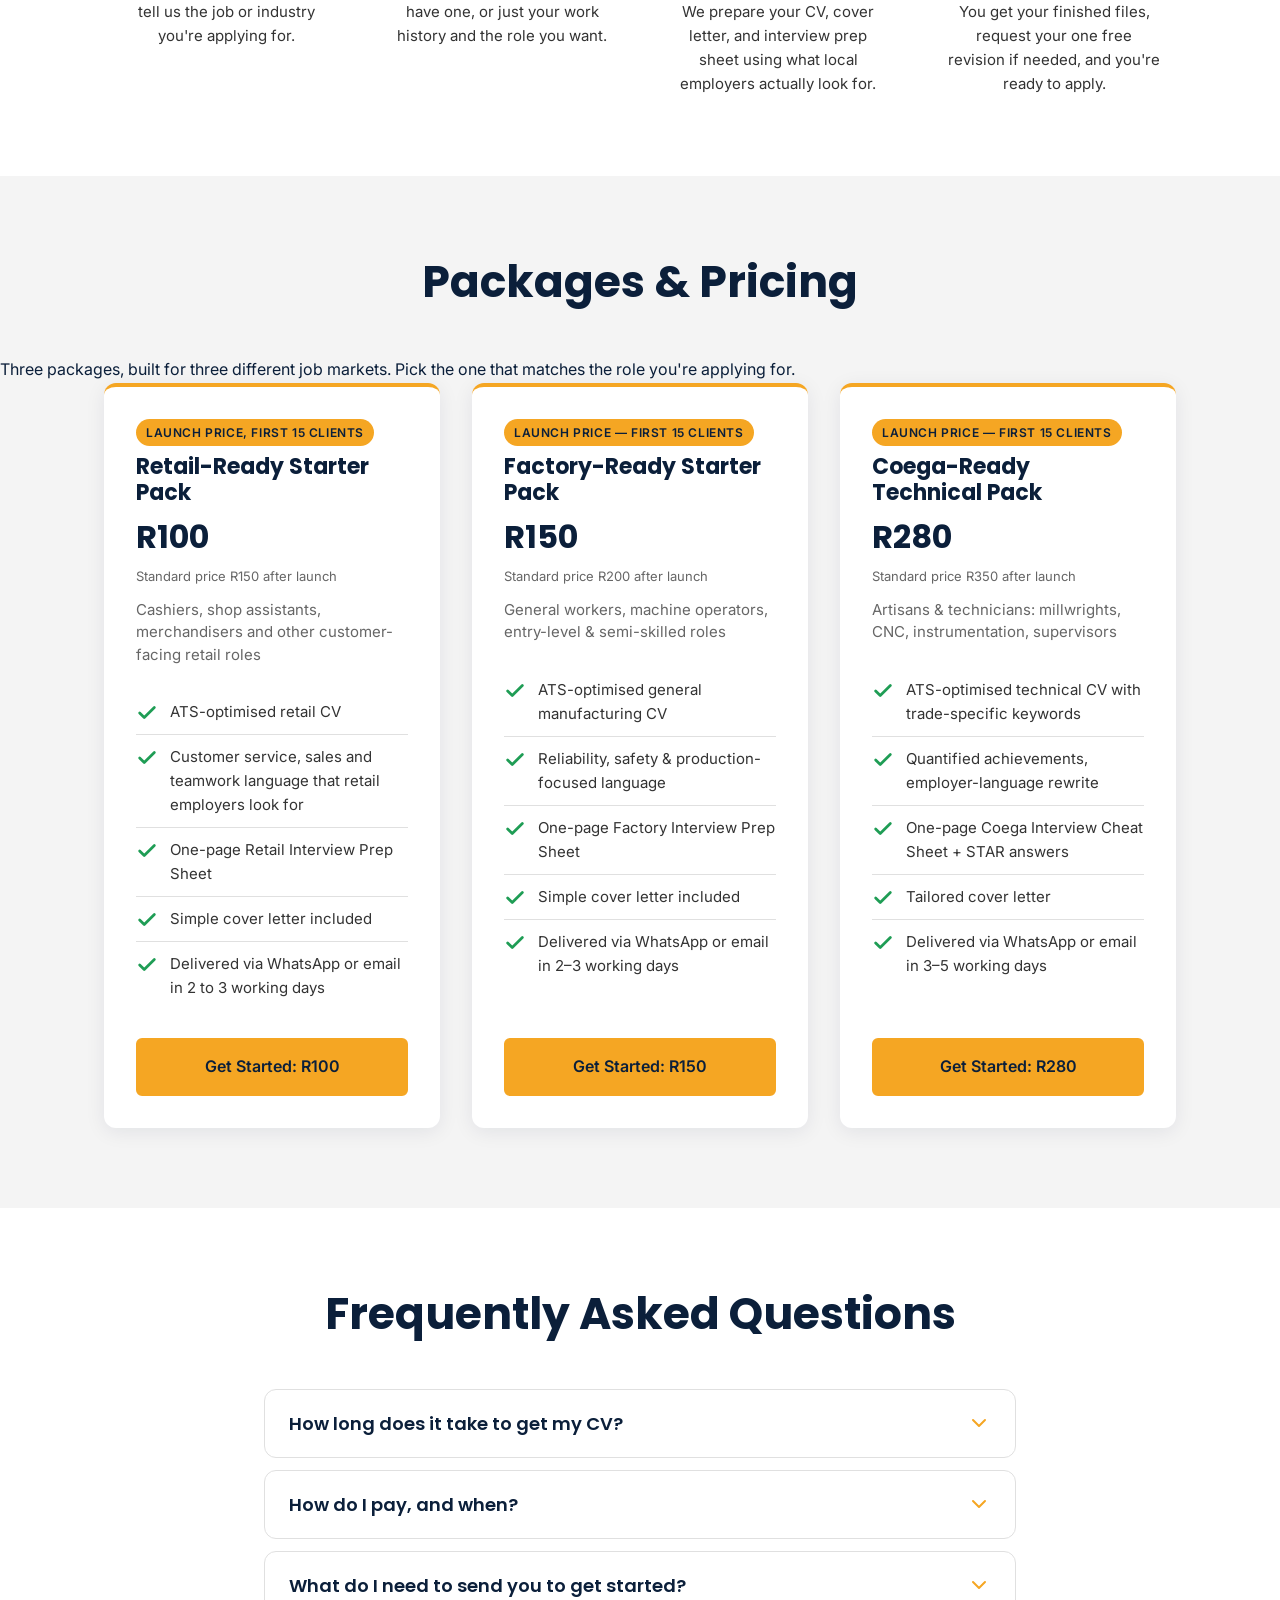
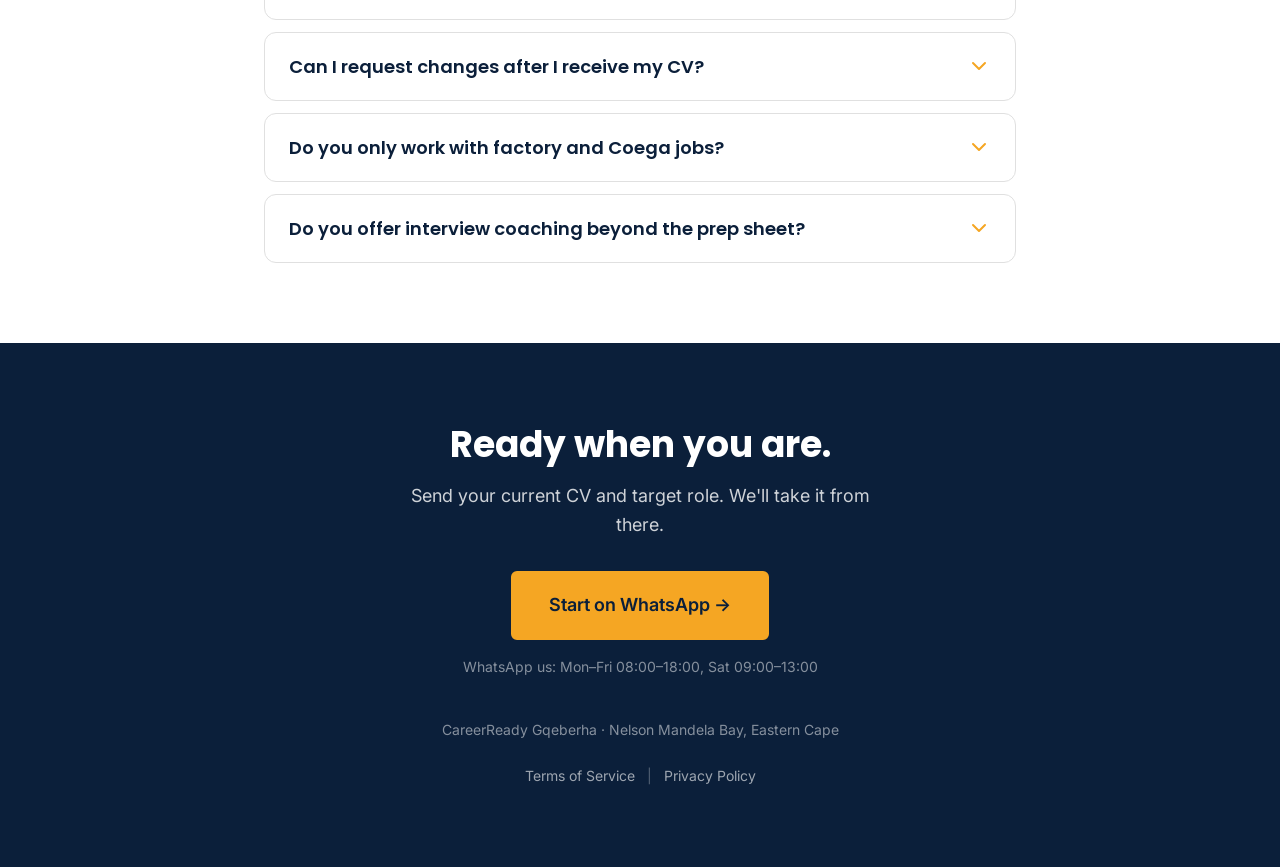
==== commit 1a39482e: "Add Retail-Ready Starter Pack and update site copy for three packages." ====
--- a/index.html
+++ b/index.html
@@ -129,8 +129,25 @@
 
     <section class="packages" id="packages" aria-labelledby="packages-heading">
       <h2 id="packages-heading" class="section__heading">Packages & Pricing</h2>
-      <p class="packages__subtext">Two packages, built for two different job markets. Pick the one that matches the role you're applying for.</p>
+      <p class="packages__subtext">Three packages, built for three different job markets. Pick the one that matches the role you're applying for.</p>
       <div class="packages__grid">
+        <article class="package">
+          <div class="package__header">
+            <span class="package__badge">Launch price, first 15 clients</span>
+            <h3 class="package__name">Retail-Ready Starter Pack</h3>
+            <p class="package__price">R100</p>
+            <p class="package__standard-price">Standard price R150 after launch</p>
+          </div>
+          <p class="package__target">Cashiers, shop assistants, merchandisers and other customer-facing retail roles</p>
+          <ul class="package__features" role="list">
+            <li><span class="checkmark" aria-hidden="true"></span>ATS-optimised retail CV</li>
+            <li><span class="checkmark" aria-hidden="true"></span>Customer service, sales and teamwork language that retail employers look for</li>
+            <li><span class="checkmark" aria-hidden="true"></span>One-page Retail Interview Prep Sheet</li>
+            <li><span class="checkmark" aria-hidden="true"></span>Simple cover letter included</li>
+            <li><span class="checkmark" aria-hidden="true"></span>Delivered via WhatsApp or email in 2 to 3 working days</li>
+          </ul>
+          <a href="https://wa.me/27678409547" class="btn btn--primary package__cta" target="_blank" rel="noopener noreferrer">Get Started: R100</a>
+        </article>
         <article class="package">
           <div class="package__header">
             <span class="package__badge">Launch price — first 15 clients</span>
@@ -148,7 +165,7 @@
           </ul>
           <a href="https://wa.me/27678409547" class="btn btn--primary package__cta" target="_blank" rel="noopener noreferrer">Get Started: R150</a>
         </article>
-<article class="package">
+        <article class="package">
           <div class="package__header">
             <span class="package__badge">Launch price — first 15 clients</span>
             <h3 class="package__name">Coega-Ready Technical Pack</h3>
@@ -181,7 +198,7 @@
             </button>
             <div id="faq-answer-1" class="faq__answer" role="region" aria-labelledby="faq-answer-1">
               <div class="faq__answer-content">
-                <p>2–3 working days for the Factory-Ready Starter Pack, 3–5 working days for the Coega-Ready Technical Pack.</p>
+                <p>2–3 working days for the Retail-Ready Starter Pack and the Factory-Ready Starter Pack, 3–5 working days for the Coega-Ready Technical Pack.</p>
               </div>
             </div>
           </li>
@@ -233,7 +250,7 @@
             </button>
             <div id="faq-answer-5" class="faq__answer" role="region" aria-labelledby="faq-answer-5">
               <div class="faq__answer-content">
-                <p>No, those are our two built packages, but we write CVs for any job. Message us on WhatsApp and we'll tell you which package fits, or tailor something to your role.</p>
+                <p>No, we have three built packages (retail, factory and Coega), but we write CVs for any job. Message us on WhatsApp and we'll tell you which package fits, or tailor something to your role.</p>
               </div>
             </div>
           </li>
--- a/css/style.css
+++ b/css/style.css
@@ -344,7 +344,7 @@
 
 .packages__grid {
   display: grid;
-  grid-template-columns: 1fr 1fr;
+  grid-template-columns: repeat(3, 1fr);
   gap: 32px;
   max-width: var(--container-width);
   margin: 0 auto;
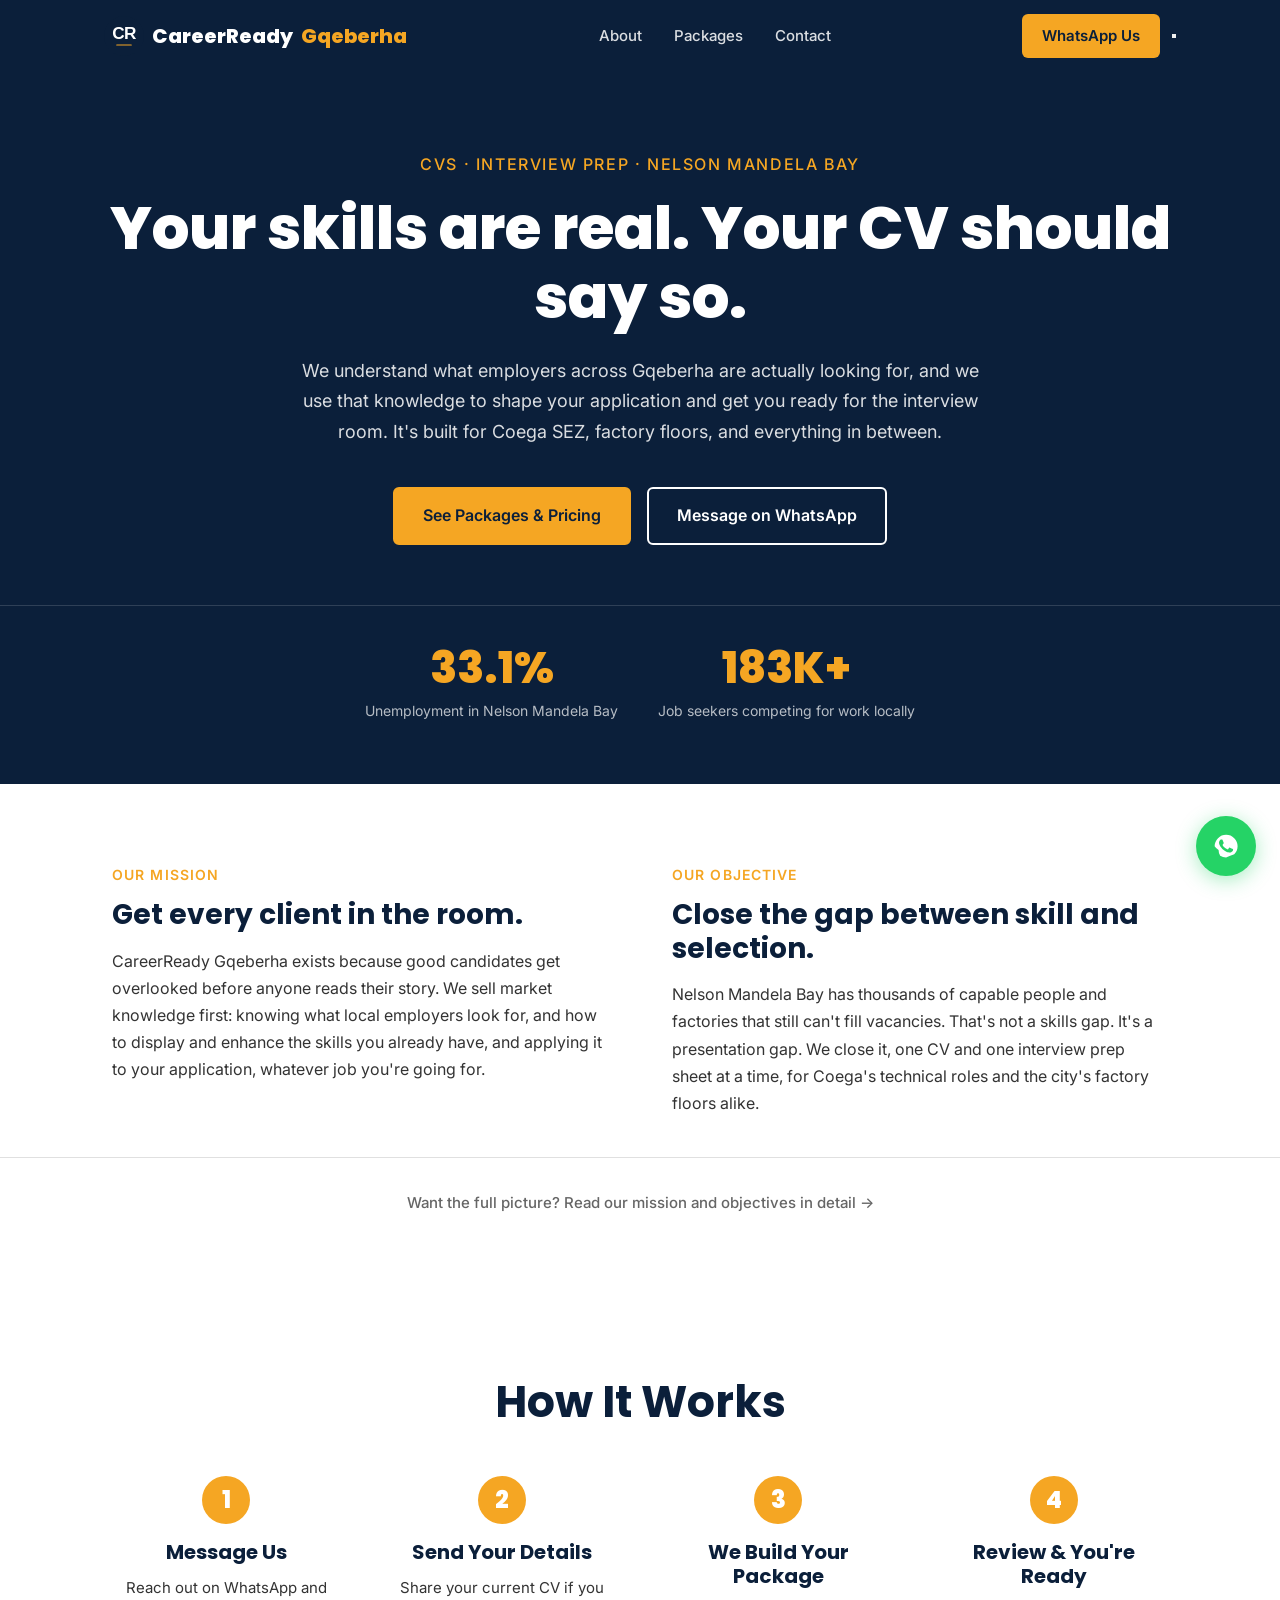
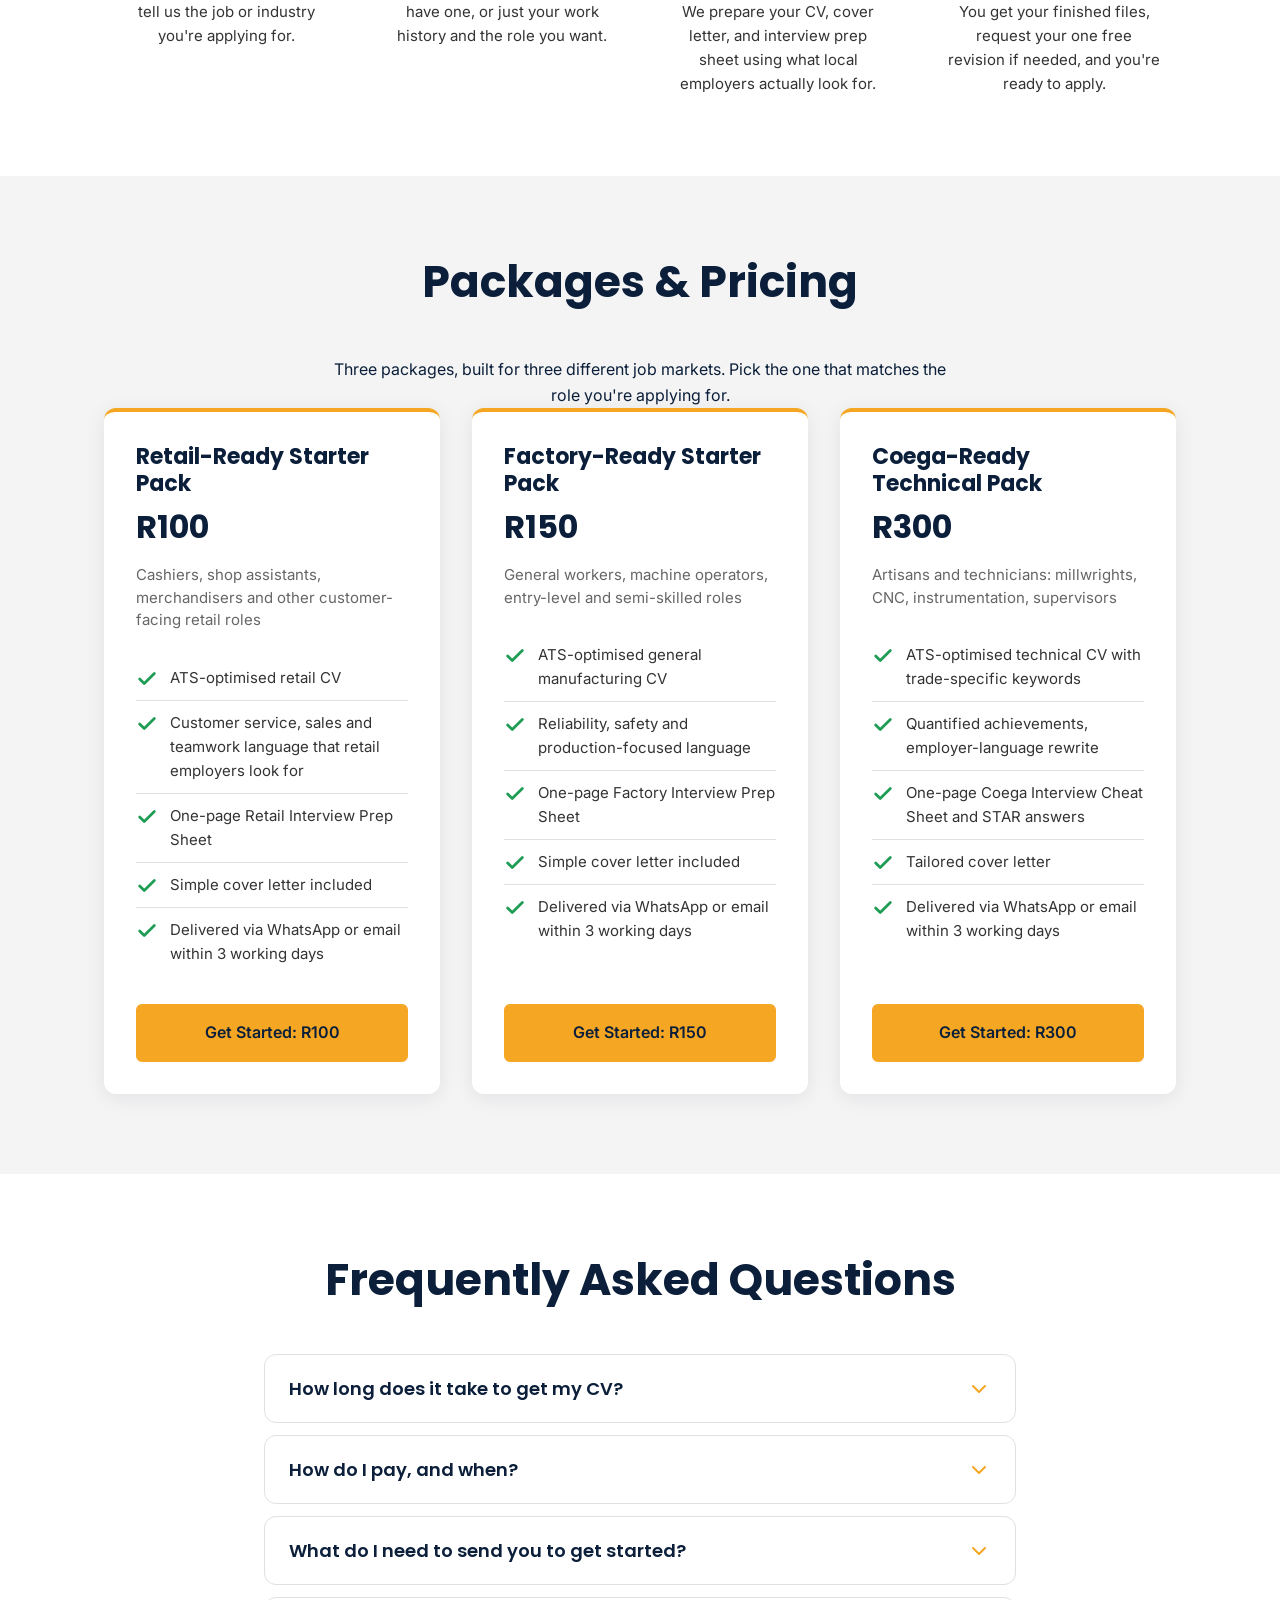
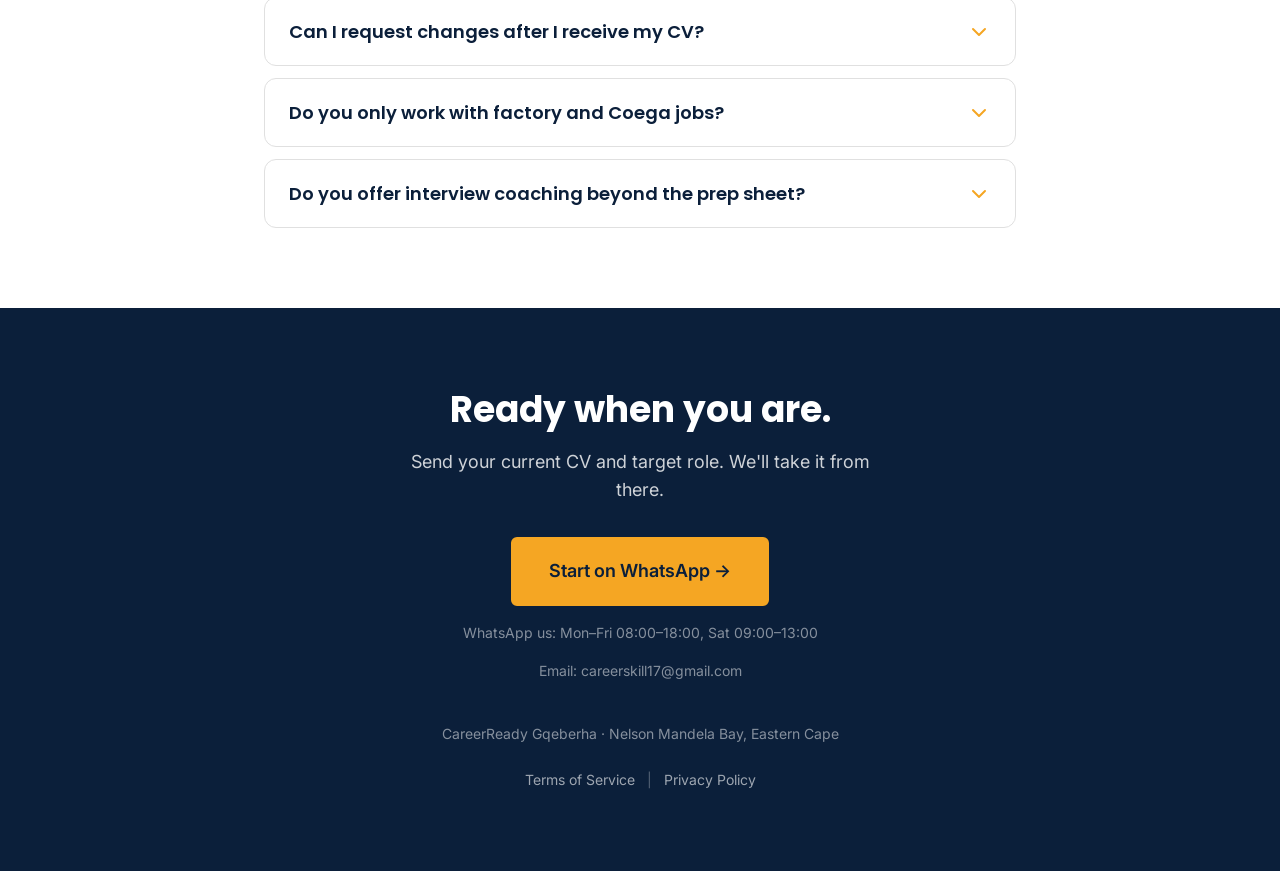
==== commit 487b86db: "Finalise pricing (R100/R150/R300), 3-day delivery, real contact details, and add Retail-Ready packag" ====
--- a/index.html
+++ b/index.html
@@ -10,13 +10,13 @@
   <link href="https://fonts.googleapis.com/css2?family=Inter:wght@400;500;600&family=Poppins:wght@700;800&display=swap" rel="stylesheet">
   <link rel="stylesheet" href="css/style.css">
   <link rel="icon" type="image/svg+xml" href="data:image/svg+xml,%3Csvg xmlns='http://www.w3.org/2000/svg' viewBox='0 0 100 100'%3E%3Ccircle cx='50' cy='50' r='50' fill='%230B1F3A'/%3E%3Ctext x='50' y='62' font-family='Arial, sans-serif' font-weight='900' font-size='42' fill='%23FFFFFF' text-anchor='middle'%3ECR%3C/text%3E%3Crect x='30' y='72' width='40' height='4' rx='2' fill='%23F5A623'/%3E%3C/svg%3E">
-  <meta property="og:title" content="CareerReady Gqeberha — CVs & Interview Prep">
+  <meta property="og:title" content="CareerReady Gqeberha - CVs & Interview Prep">
   <meta property="og:description" content="We know what Nelson Mandela Bay employers look for. CVs, cover letters, and interview prep built for local job seekers.">
   <meta property="og:type" content="website">
   <meta property="og:image" content="assets/og-image.png">
   <meta property="og:url" content="https://careerreadygqeberha.co.za/">
   <meta name="twitter:card" content="summary_large_image">
-  <meta name="twitter:title" content="CareerReady Gqeberha — CVs & Interview Prep">
+  <meta name="twitter:title" content="CareerReady Gqeberha - CVs & Interview Prep">
   <meta name="twitter:description" content="We know what Nelson Mandela Bay employers look for. CVs, cover letters, and interview prep built for local job seekers.">
   <meta name="twitter:image" content="assets/og-image.png">
 </head>
@@ -43,7 +43,7 @@
         <li><a href="#contact" class="nav__link">Contact</a></li>
       </ul>
       <div class="nav__actions">
-        <a href="https://wa.me/27678409547" class="nav__cta" target="_blank" rel="noopener noreferrer" aria-label="Message us on WhatsApp">WhatsApp Us</a>
+        <a href="https://wa.me/27759055192" class="nav__cta" target="_blank" rel="noopener noreferrer" aria-label="Message us on WhatsApp">WhatsApp Us</a>
         <button id="hamburger" class="hamburger" aria-label="Open navigation menu" aria-expanded="false" aria-controls="mobileMenu" type="button">
           <span class="hamburger__line" aria-hidden="true"></span>
           <span class="hamburger__line" aria-hidden="true"></span>
@@ -58,7 +58,7 @@
     <a href="#about" class="mobile-menu__link">About</a>
     <a href="#packages" class="mobile-menu__link">Packages</a>
     <a href="#contact" class="mobile-menu__link">Contact</a>
-    <a href="https://wa.me/27678409547" class="btn btn--primary mobile-menu__cta" target="_blank" rel="noopener noreferrer">WhatsApp Us</a>
+    <a href="https://wa.me/27759055192" class="btn btn--primary mobile-menu__cta" target="_blank" rel="noopener noreferrer">WhatsApp Us</a>
   </aside>
 
   <header class="hero" id="top" role="banner">
@@ -68,7 +68,7 @@
       <p class="hero__subtext">We understand what employers across Gqeberha are actually looking for, and we use that knowledge to shape your application and get you ready for the interview room. It's built for Coega SEZ, factory floors, and everything in between.</p>
       <div class="hero__actions">
         <a href="#packages" class="btn btn--primary">See Packages & Pricing</a>
-        <a href="https://wa.me/27678409547" class="btn btn--outline" target="_blank" rel="noopener noreferrer">Message on WhatsApp</a>
+        <a href="https://wa.me/27759055192" class="btn btn--outline" target="_blank" rel="noopener noreferrer">Message on WhatsApp</a>
       </div>
     </div>
     <div class="hero__stats" role="list" aria-label="Local employment statistics">
@@ -129,14 +129,14 @@
 
     <section class="packages" id="packages" aria-labelledby="packages-heading">
       <h2 id="packages-heading" class="section__heading">Packages & Pricing</h2>
-      <p class="packages__subtext">Three packages, built for three different job markets. Pick the one that matches the role you're applying for.</p>
+      <div class="packages__intro">
+        <p class="packages__subtext">Three packages, built for three different job markets. Pick the one that matches the role you're applying for.</p>
+      </div>
       <div class="packages__grid">
         <article class="package">
           <div class="package__header">
-            <span class="package__badge">Launch price, first 15 clients</span>
             <h3 class="package__name">Retail-Ready Starter Pack</h3>
             <p class="package__price">R100</p>
-            <p class="package__standard-price">Standard price R150 after launch</p>
           </div>
           <p class="package__target">Cashiers, shop assistants, merchandisers and other customer-facing retail roles</p>
           <ul class="package__features" role="list">
@@ -144,43 +144,39 @@
             <li><span class="checkmark" aria-hidden="true"></span>Customer service, sales and teamwork language that retail employers look for</li>
             <li><span class="checkmark" aria-hidden="true"></span>One-page Retail Interview Prep Sheet</li>
             <li><span class="checkmark" aria-hidden="true"></span>Simple cover letter included</li>
-            <li><span class="checkmark" aria-hidden="true"></span>Delivered via WhatsApp or email in 2 to 3 working days</li>
+            <li><span class="checkmark" aria-hidden="true"></span>Delivered via WhatsApp or email within 3 working days</li>
           </ul>
-          <a href="https://wa.me/27678409547" class="btn btn--primary package__cta" target="_blank" rel="noopener noreferrer">Get Started: R100</a>
+          <a href="https://wa.me/27759055192" class="btn btn--primary package__cta" target="_blank" rel="noopener noreferrer">Get Started: R100</a>
         </article>
         <article class="package">
           <div class="package__header">
-            <span class="package__badge">Launch price — first 15 clients</span>
             <h3 class="package__name">Factory-Ready Starter Pack</h3>
             <p class="package__price">R150</p>
-            <p class="package__standard-price">Standard price R200 after launch</p>
           </div>
-          <p class="package__target">General workers, machine operators, entry-level & semi-skilled roles</p>
+          <p class="package__target">General workers, machine operators, entry-level and semi-skilled roles</p>
           <ul class="package__features" role="list">
             <li><span class="checkmark" aria-hidden="true"></span>ATS-optimised general manufacturing CV</li>
-            <li><span class="checkmark" aria-hidden="true"></span>Reliability, safety & production-focused language</li>
+            <li><span class="checkmark" aria-hidden="true"></span>Reliability, safety and production-focused language</li>
             <li><span class="checkmark" aria-hidden="true"></span>One-page Factory Interview Prep Sheet</li>
             <li><span class="checkmark" aria-hidden="true"></span>Simple cover letter included</li>
-            <li><span class="checkmark" aria-hidden="true"></span>Delivered via WhatsApp or email in 2–3 working days</li>
+            <li><span class="checkmark" aria-hidden="true"></span>Delivered via WhatsApp or email within 3 working days</li>
           </ul>
-          <a href="https://wa.me/27678409547" class="btn btn--primary package__cta" target="_blank" rel="noopener noreferrer">Get Started: R150</a>
+          <a href="https://wa.me/27759055192" class="btn btn--primary package__cta" target="_blank" rel="noopener noreferrer">Get Started: R150</a>
         </article>
         <article class="package">
           <div class="package__header">
-            <span class="package__badge">Launch price — first 15 clients</span>
             <h3 class="package__name">Coega-Ready Technical Pack</h3>
-            <p class="package__price">R280</p>
-            <p class="package__standard-price">Standard price R350 after launch</p>
+            <p class="package__price">R300</p>
           </div>
-          <p class="package__target">Artisans & technicians: millwrights, CNC, instrumentation, supervisors</p>
+          <p class="package__target">Artisans and technicians: millwrights, CNC, instrumentation, supervisors</p>
           <ul class="package__features" role="list">
             <li><span class="checkmark" aria-hidden="true"></span>ATS-optimised technical CV with trade-specific keywords</li>
             <li><span class="checkmark" aria-hidden="true"></span>Quantified achievements, employer-language rewrite</li>
-            <li><span class="checkmark" aria-hidden="true"></span>One-page Coega Interview Cheat Sheet + STAR answers</li>
+            <li><span class="checkmark" aria-hidden="true"></span>One-page Coega Interview Cheat Sheet and STAR answers</li>
             <li><span class="checkmark" aria-hidden="true"></span>Tailored cover letter</li>
-            <li><span class="checkmark" aria-hidden="true"></span>Delivered via WhatsApp or email in 3–5 working days</li>
+            <li><span class="checkmark" aria-hidden="true"></span>Delivered via WhatsApp or email within 3 working days</li>
           </ul>
-          <a href="https://wa.me/27678409547" class="btn btn--primary package__cta" target="_blank" rel="noopener noreferrer">Get Started: R280</a>
+          <a href="https://wa.me/27759055192" class="btn btn--primary package__cta" target="_blank" rel="noopener noreferrer">Get Started: R300</a>
         </article>
       </div>
     </section>
@@ -198,7 +194,7 @@
             </button>
             <div id="faq-answer-1" class="faq__answer" role="region" aria-labelledby="faq-answer-1">
               <div class="faq__answer-content">
-                <p>2–3 working days for the Retail-Ready Starter Pack and the Factory-Ready Starter Pack, 3–5 working days for the Coega-Ready Technical Pack.</p>
+                <p>Every package is delivered within 3 working days of receiving your payment and the information we need.</p>
               </div>
             </div>
           </li>
@@ -276,8 +272,9 @@
     <div class="footer__content">
       <h2 class="footer__heading">Ready when you are.</h2>
       <p class="footer__text">Send your current CV and target role. We'll take it from there.</p>
-      <a href="https://wa.me/27678409547" class="btn btn--primary btn--large" target="_blank" rel="noopener noreferrer">Start on WhatsApp →</a>
+      <a href="https://wa.me/27759055192" class="btn btn--primary btn--large" target="_blank" rel="noopener noreferrer">Start on WhatsApp →</a>
       <p class="footer__hours">WhatsApp us: Mon–Fri 08:00–18:00, Sat 09:00–13:00</p>
+      <p class="footer__hours">Email: <a href="mailto:careerskill17@gmail.com" class="footer__email">careerskill17@gmail.com</a></p>
       <p class="footer__copyright">CareerReady Gqeberha · Nelson Mandela Bay, Eastern Cape</p>
       <nav class="footer__legal" aria-label="Legal links">
         <a href="terms.html" class="footer__legal-link">Terms of Service</a>
@@ -287,7 +284,7 @@
     </div>
   </footer>
 
-  <a href="https://wa.me/27678409547" class="fab-whatsapp" target="_blank" rel="noopener noreferrer" aria-label="Message us on WhatsApp">
+  <a href="https://wa.me/27759055192" class="fab-whatsapp" target="_blank" rel="noopener noreferrer" aria-label="Message us on WhatsApp">
     <svg xmlns="http://www.w3.org/2000/svg" viewBox="0 0 24 24" fill="currentColor" width="28" height="28" aria-hidden="true"><path d="M17.472 14.382c-.297-.149-1.758-.867-2.03-.967-.273-.099-.471-.148-.67.15-.197.297-.767.966-.94 1.164-.173.199-.347.223-.644.075-.297-.15-1.255-.463-2.39-1.475-.883-.788-1.48-1.761-1.653-2.059-.173-.297-.018-.458.13-.606.134-.133.298-.347.446-.52.149-.174.198-.298.298-.472.099-.174.05-.369-.025-.52-.075-.149-.669-1.612-.916-2.207-.242-.579-.487-.5-.669-.51-.173-.008-.371-.01-.57-.01-.198 0-.52.074-.792.372-.272.297-1.04 1.016-1.04 2.479 0 1.462 1.065 2.875 1.213 3.074.149.198 2.095 3.2 5.077 4.487.709.306 1.263.489 1.694.625.712.227 1.36.195 1.871.118.571-.085 1.758-.719 2.006-1.413.248-.694.248-1.289.173-1.413-.074-.124-.272-.198-.57-.347m-5.421 7.403h-.004a9.87 9.87 0 01-5.031-1.378 9.86 9.86 0 01-1.379-5.031h-.003A9.87 9.87 0 012.25 12.25c0-2.66 1.09-5.14 2.898-6.937a9.825 9.825 0 016.951-2.914 9.828 9.828 0 016.951 2.914 9.825 9.825 0 012.898 6.937c0 2.659-1.08 5.13-2.887 6.92a9.839 9.839 0 01-3.458 1.137"/></svg>
   </a>
 
--- a/css/style.css
+++ b/css/style.css
@@ -351,6 +351,12 @@
   padding: 0 24px;
 }
 
+.packages__intro {
+  max-width: 640px;
+  margin: 0 auto;
+  text-align: center;
+}
+
 .package {
   background-color: var(--color-surface);
   border-radius: 12px;
